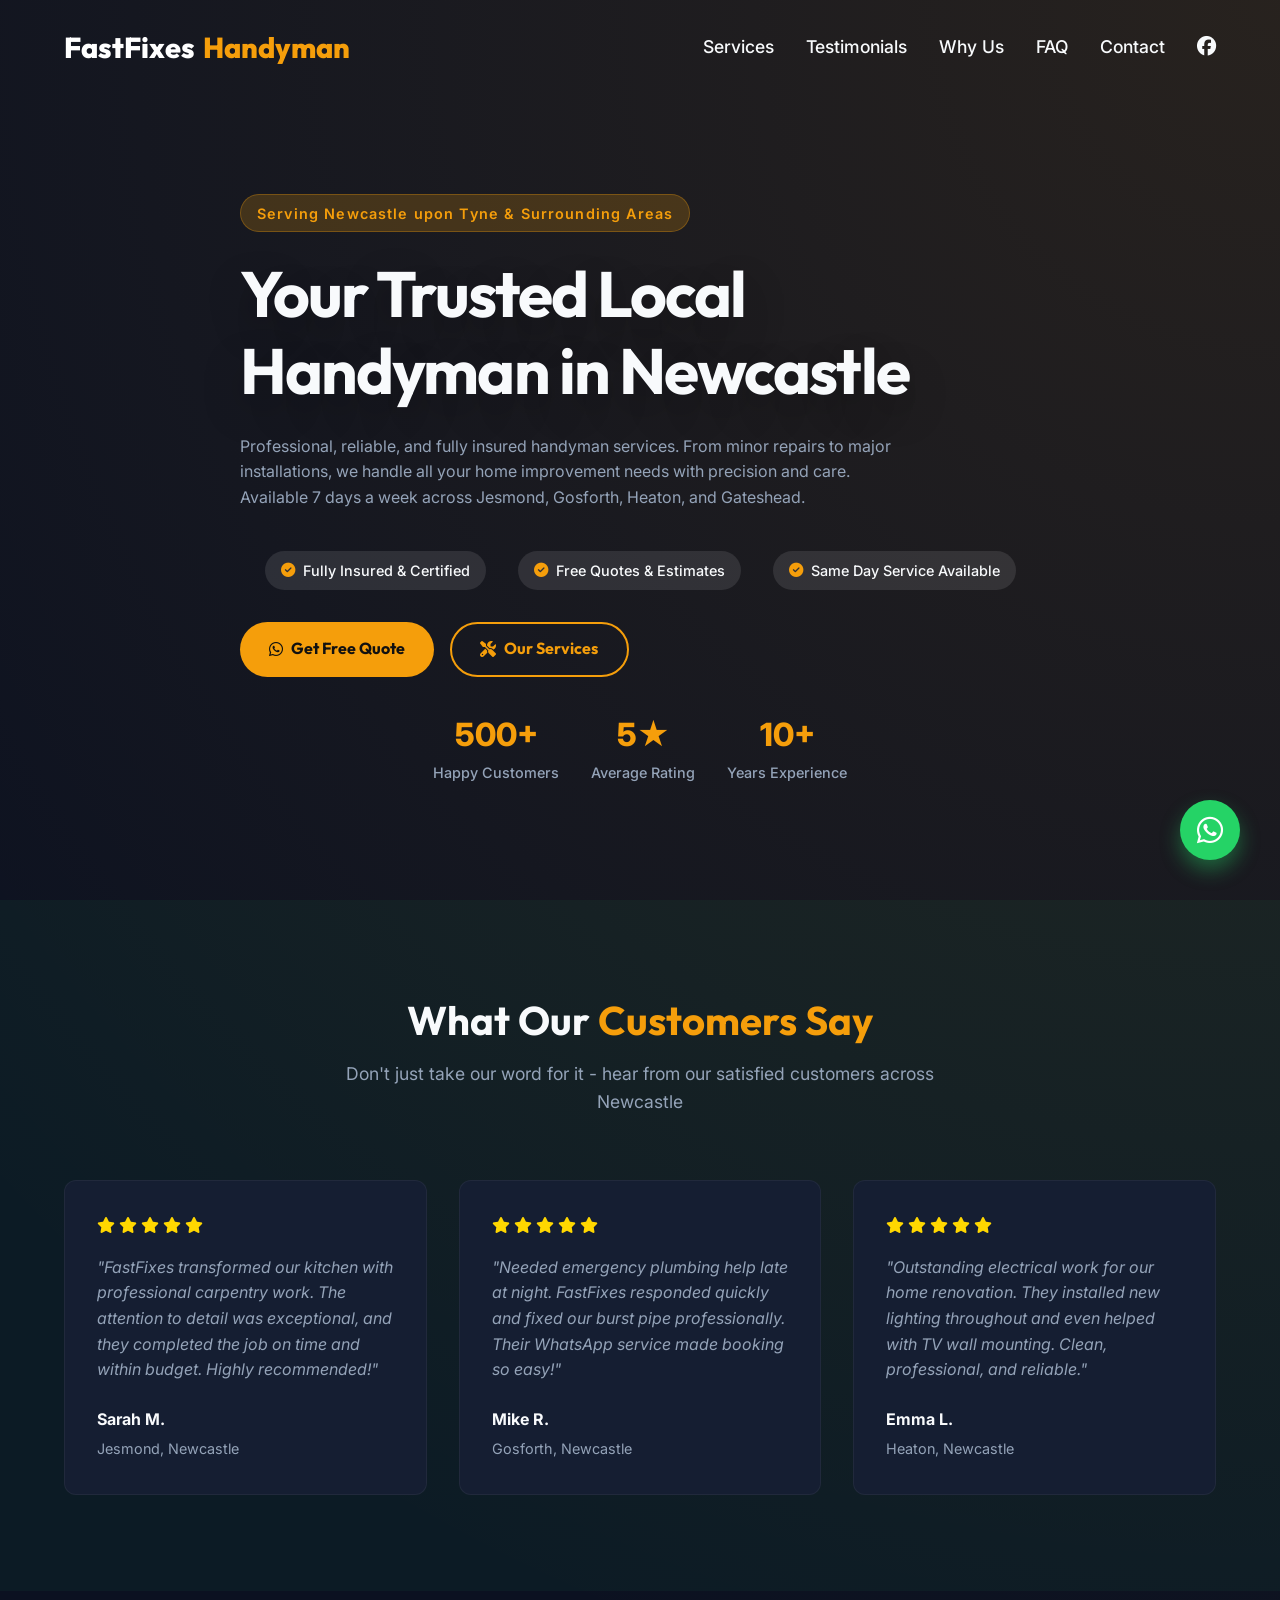
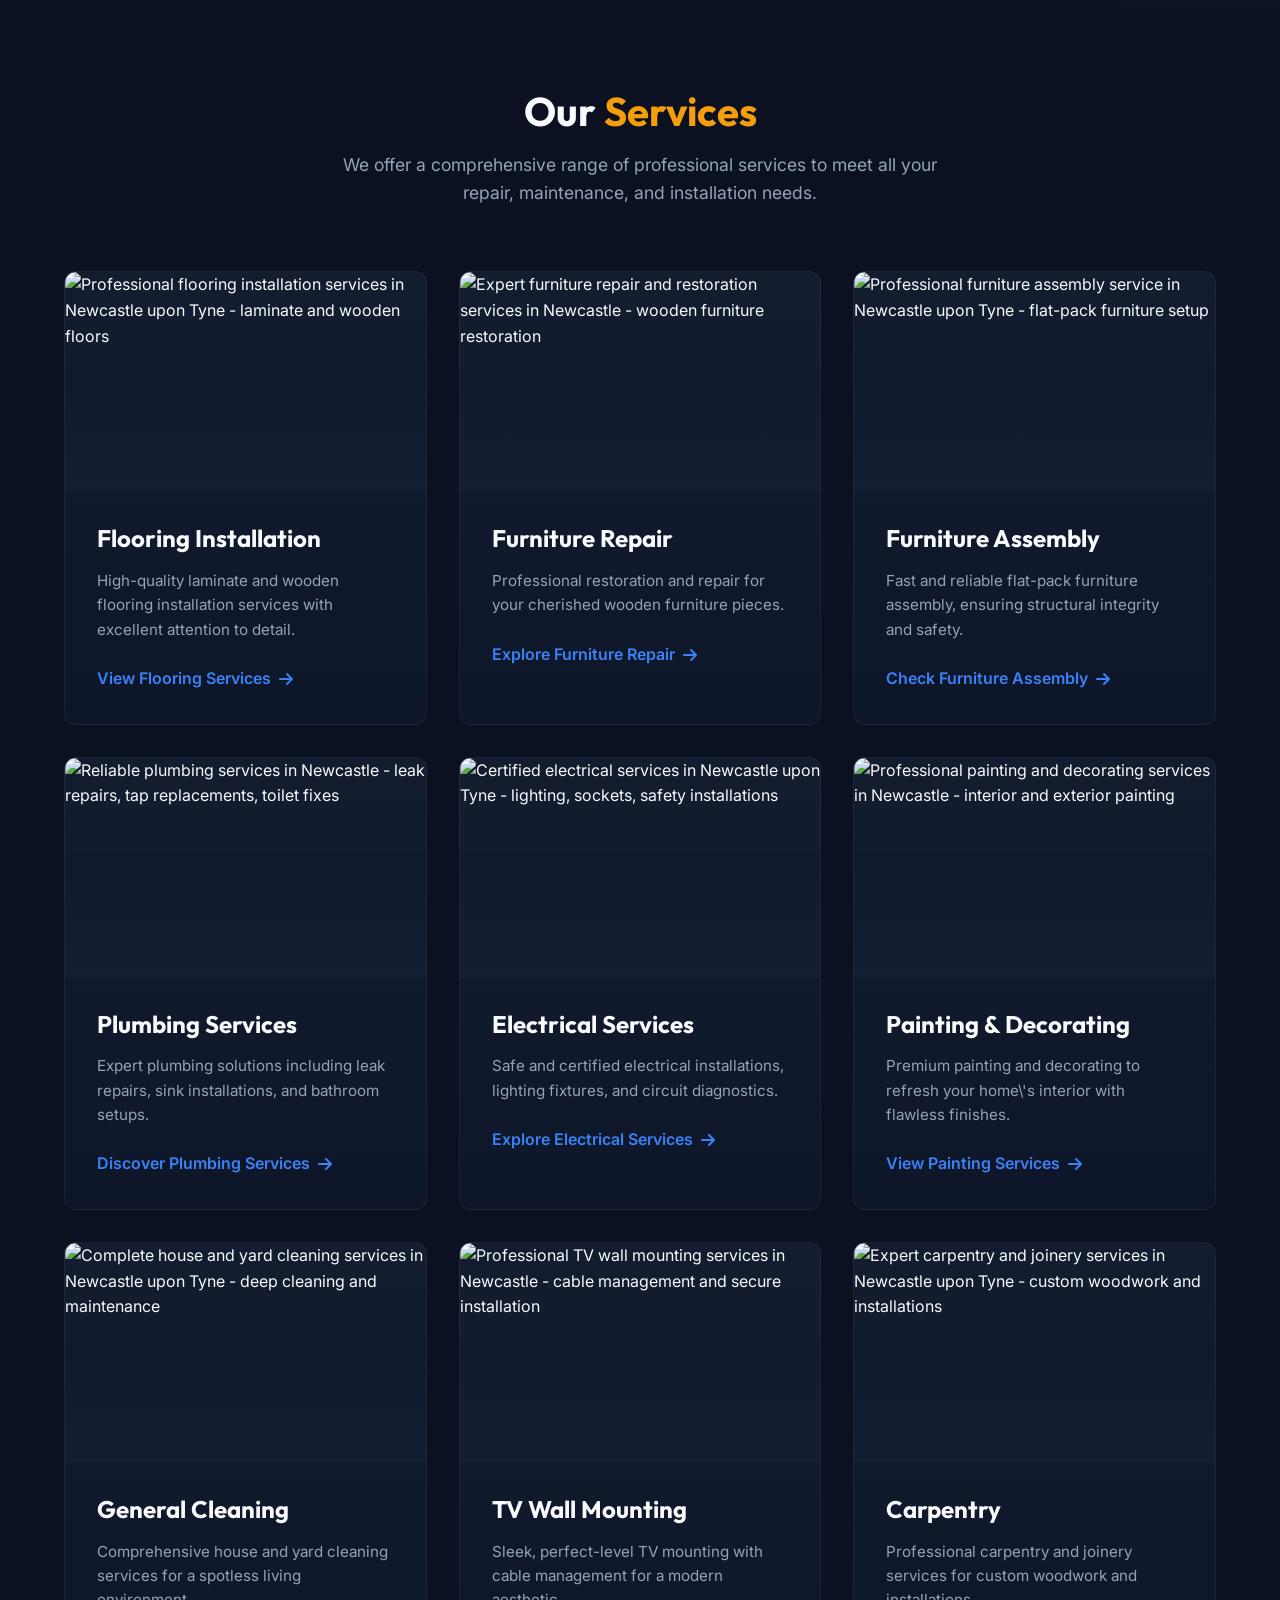
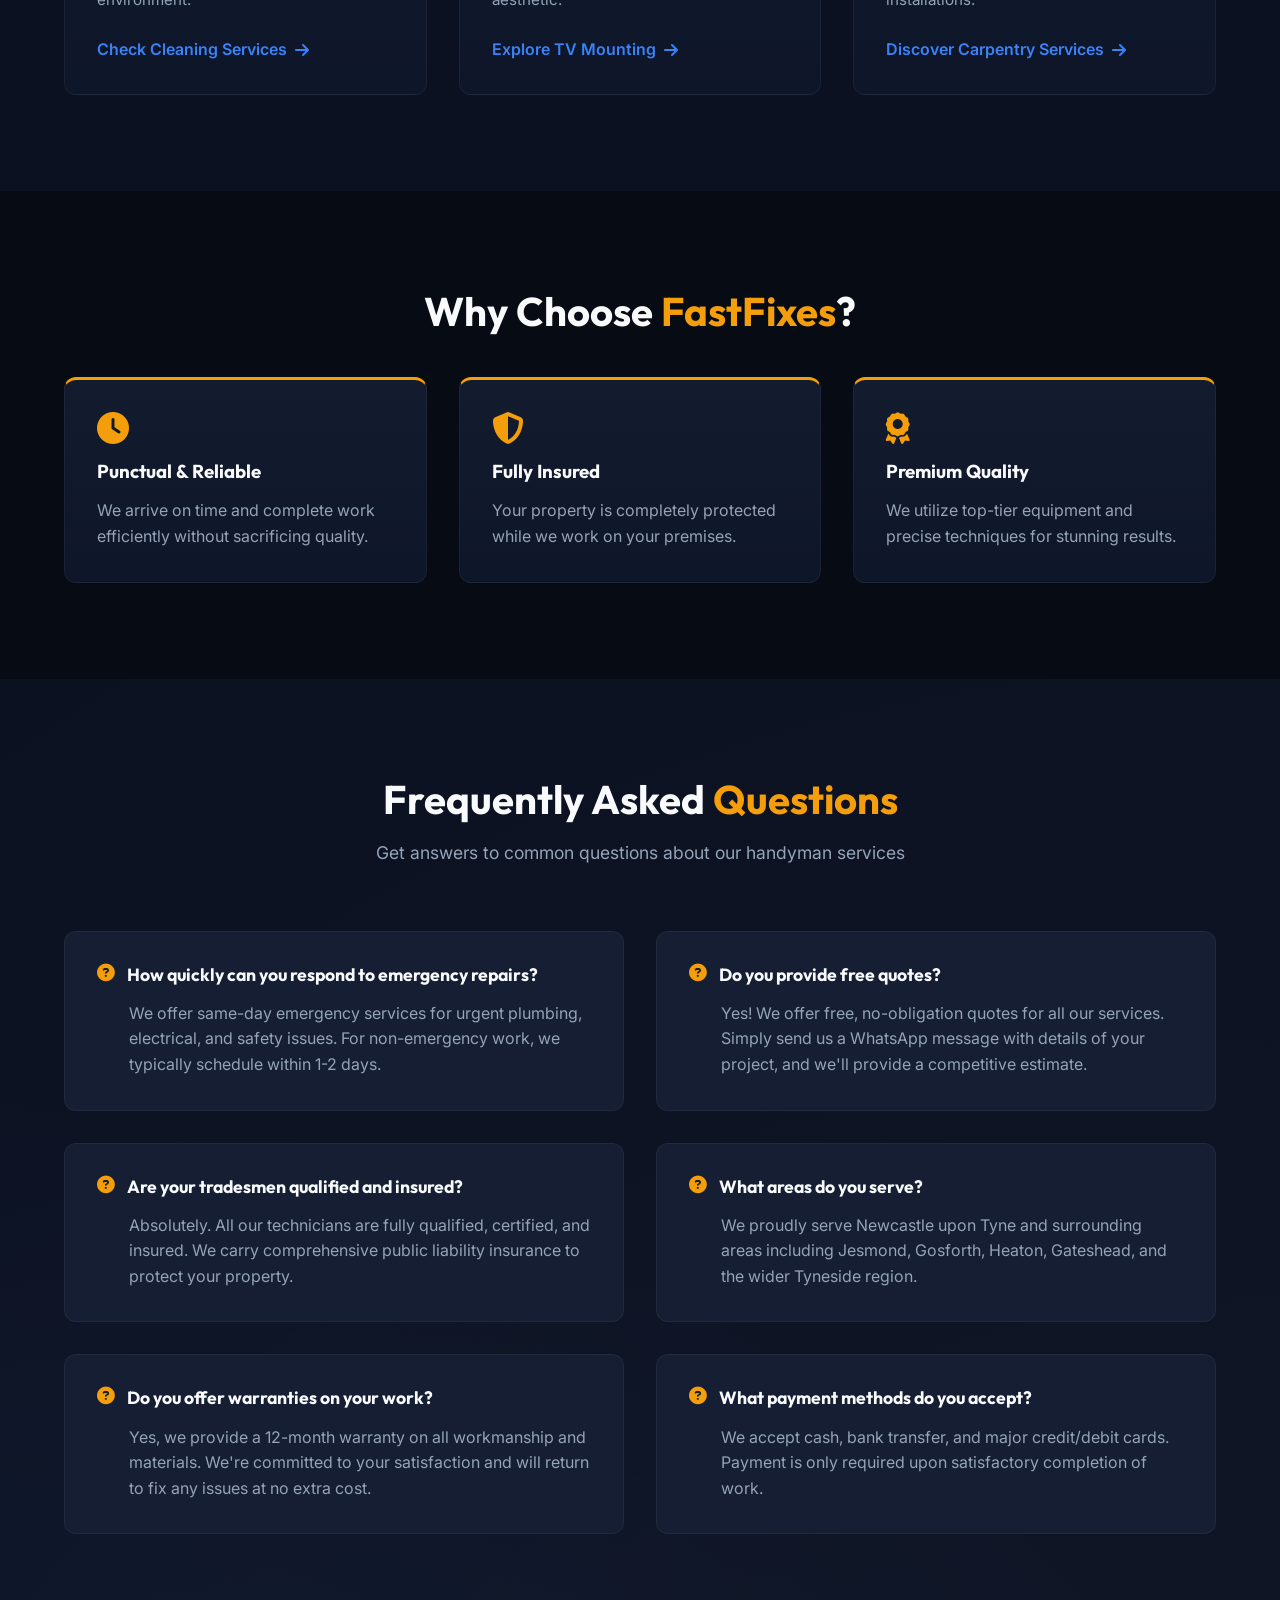
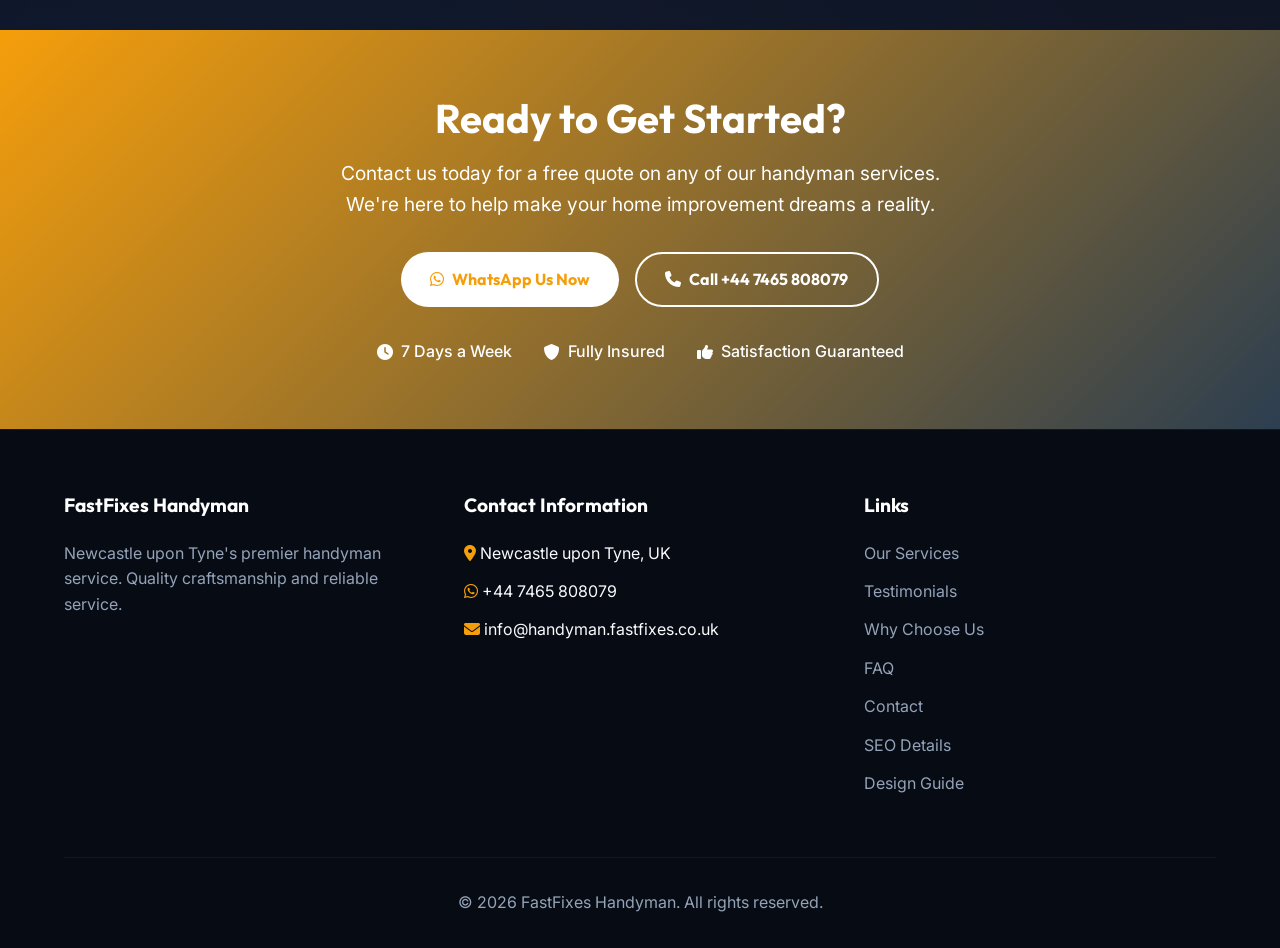
==== index.html @ 3e8a2a98 "Add files via upload" ====
<!DOCTYPE html>
<html lang="en">
<head>
    <meta charset="UTF-8">
    <meta name="viewport" content="width=device-width, initial-scale=1.0">
    <title>FastFixes Handyman | Professional Services in Newcastle upon Tyne</title>
    <link rel="icon" href="assets/favicon.jpg" type="image/jpeg">
    <meta name="description" content="Top-rated professional handyman services in Newcastle upon Tyne. From flooring installation to plumbing, electrical work, TV wall mounting, and general cleaning. Book your expert handyman today!">
    <meta name="keywords" content="handyman newcastle upon tyne, plumber newcastle, electrician newcastle, flooring installation, furniture repair, TV wall mounting newcastle, carpentry newcastle">
    <meta name="author" content="FastFixes Handyman">
    <meta name="geo.region" content="GB-NNY">
    <meta name="geo.placename" content="Newcastle upon Tyne">
    <meta name="geo.position" content="54.9783;-1.6178">
    <meta name="ICBM" content="54.9783, -1.6178">
    
    <!-- Open Graph / Facebook -->
    <meta property="og:type" content="website">
    <meta property="og:url" content="https://handyman.fastfixes.co.uk/">
    <meta property="og:title" content="FastFixes Handyman | Professional Services in Newcastle upon Tyne">
    <meta property="og:description" content="Top-rated professional handyman services in Newcastle upon Tyne. From flooring installation to plumbing, electrical work, TV wall mounting, and general cleaning. Book your expert handyman today!">
    <meta property="og:image" content="https://handyman.fastfixes.co.uk/assets/hero_background_1777795016435.png">
    <meta property="og:image:alt" content="FastFixes Handyman - Professional home repair services in Newcastle">
    <meta property="og:locale" content="en_GB">
    <meta property="og:site_name" content="FastFixes Handyman">
    
    <!-- Twitter Card -->
    <meta name="twitter:card" content="summary_large_image">
    <meta name="twitter:url" content="https://handyman.fastfixes.co.uk/">
    <meta name="twitter:title" content="FastFixes Handyman | Professional Services in Newcastle upon Tyne">
    <meta name="twitter:description" content="Top-rated professional handyman services in Newcastle upon Tyne. From flooring installation to plumbing, electrical work, TV wall mounting, and general cleaning.">
    <meta name="twitter:image" content="https://handyman.fastfixes.co.uk/assets/hero_background_1777795016435.png">
    <meta name="twitter:image:alt" content="FastFixes Handyman - Professional home repair services in Newcastle">
    
    <!-- Canonical URL -->
    <link rel="canonical" href="https://handyman.fastfixes.co.uk/">
    
    <!-- Favicon and Icons -->
    <link rel="icon" href="assets/favicon.jpg" type="image/jpeg">
    <link rel="apple-touch-icon" href="assets/favicon.jpg">
    
    <!-- Preconnect for performance -->
    <link rel="preconnect" href="https://fonts.googleapis.com">
    <link rel="preconnect" href="https://cdnjs.cloudflare.com">
    
    <link rel="stylesheet" href="https://cdnjs.cloudflare.com/ajax/libs/font-awesome/6.4.0/css/all.min.css">
    <link rel="stylesheet" href="index.css">

    <!-- Schema.org Structured Data -->
    <script type="application/ld+json">
    {
        "@context": "https://schema.org",
        "@type": "LocalBusiness",
        "@id": "https://handyman.fastfixes.co.uk/#organization",
        "name": "FastFixes Handyman",
        "alternateName": "FastFixes",
        "url": "https://handyman.fastfixes.co.uk",
        "logo": "https://handyman.fastfixes.co.uk/assets/favicon.jpg",
        "description": "Top-rated professional handyman services in Newcastle upon Tyne. From flooring installation to plumbing, electrical work, TV wall mounting, and general cleaning.",
        "image": "https://handyman.fastfixes.co.uk/assets/hero_background_1777795016435.png",
        "telephone": "+44 7465 808079",
        "email": "info@handyman.fastfixes.co.uk",
        "address": {
            "@type": "PostalAddress",
            "addressLocality": "Newcastle upon Tyne",
            "addressRegion": "Tyne and Wear",
            "addressCountry": "GB"
        },
        "geo": {
            "@type": "GeoCoordinates",
            "latitude": "54.9783",
            "longitude": "-1.6178"
        },
        "areaServed": [
            {
                "@type": "City",
                "name": "Newcastle upon Tyne"
            },
            {
                "@type": "City",
                "name": "Jesmond"
            },
            {
                "@type": "City",
                "name": "Gosforth"
            },
            {
                "@type": "City",
                "name": "Gateshead"
            },
            {
                "@type": "City",
                "name": "Heaton"
            }
        ],
        "serviceType": "Handyman Services",
        "hasOfferCatalog": {
            "@type": "OfferCatalog",
            "name": "Handyman Services",
            "itemListElement": [
                {
                    "@type": "Offer",
                    "itemOffered": {
                        "@type": "Service",
                        "name": "Flooring Installation",
                        "description": "High-quality laminate and wooden flooring installation services",
                        "url": "https://handyman.fastfixes.co.uk/flooring-installation.html"
                    }
                },
                {
                    "@type": "Offer",
                    "itemOffered": {
                        "@type": "Service",
                        "name": "Furniture Repair",
                        "description": "Professional restoration and repair for wooden furniture pieces",
                        "url": "https://handyman.fastfixes.co.uk/furniture-repair.html"
                    }
                },
                {
                    "@type": "Offer",
                    "itemOffered": {
                        "@type": "Service",
                        "name": "Furniture Assembly",
                        "description": "Fast and reliable flat-pack furniture assembly",
                        "url": "https://handyman.fastfixes.co.uk/furniture-assembly.html"
                    }
                },
                {
                    "@type": "Offer",
                    "itemOffered": {
                        "@type": "Service",
                        "name": "Plumbing Services",
                        "description": "Professional plumbing repairs and installations",
                        "url": "https://handyman.fastfixes.co.uk/plumbing-services.html"
                    }
                },
                {
                    "@type": "Offer",
                    "itemOffered": {
                        "@type": "Service",
                        "name": "Electrical Services",
                        "description": "Safe and compliant electrical maintenance and installations",
                        "url": "https://handyman.fastfixes.co.uk/electrical-services.html"
                    }
                },
                {
                    "@type": "Offer",
                    "itemOffered": {
                        "@type": "Service",
                        "name": "Cleaning Services",
                        "description": "Professional home and office cleaning services",
                        "url": "https://handyman.fastfixes.co.uk/cleaning-services.html"
                    }
                },
                {
                    "@type": "Offer",
                    "itemOffered": {
                        "@type": "Service",
                        "name": "Painting & Decorating",
                        "description": "Premium painting and decorating services",
                        "url": "https://handyman.fastfixes.co.uk/painting-decorating.html"
                    }
                },
                {
                    "@type": "Offer",
                    "itemOffered": {
                        "@type": "Service",
                        "name": "TV Wall Mounting",
                        "description": "Professional TV wall mounting with cable management",
                        "url": "https://handyman.fastfixes.co.uk/tv-wall-mounting.html"
                    }
                },
                {
                    "@type": "Offer",
                    "itemOffered": {
                        "@type": "Service",
                        "name": "Carpentry & Joinery",
                        "description": "Professional carpentry and joinery services",
                        "url": "https://handyman.fastfixes.co.uk/carpentry-joinery.html"
                    }
                }
            ]
        },
        "contactPoint": {
            "@type": "ContactPoint",
            "telephone": "+44 7465 808079",
            "contactType": "customer service",
            "availableLanguage": "English",
            "contactOption": "WhatsApp"
        },
        "sameAs": [
            "https://facebook.com/"
        ],
        "foundingDate": "2026",
        "priceRange": "££",
        "paymentAccepted": "Cash, Bank Transfer",
        "currenciesAccepted": "GBP"
    }
    </script>
</head>
<body>

    <!-- Floating WhatsApp Button -->
    <a href="https://wa.me/447465808079" target="_blank" class="whatsapp-float" aria-label="Contact FastFixes on WhatsApp">
        <i class="fa-brands fa-whatsapp"></i>
    </a>

    <!-- Header / Nav -->
    <header>
        <div class="container nav-container">
            <a href="index.html" class="logo">FastFixes <span>Handyman</span></a>
            <ul class="nav-links">
                <li><a href="#services">Services</a></li>
                <li><a href="#testimonials">Testimonials</a></li>
                <li><a href="#why-us">Why Us</a></li>
                <li><a href="#faq">FAQ</a></li>
                <li><a href="#contact">Contact</a></li>
                <li><a href="https://facebook.com/" target="_blank" aria-label="Visit our Facebook page"><i class="fa-brands fa-facebook" style="font-size: 1.2rem;"></i></a></li>
            </ul>
            <div class="hamburger">
                <i class="fa-solid fa-bars"></i>
            </div>
        </div>
    </header>

    <!-- Hero Section -->
    <section class="hero" id="home">
        <div class="hero-bg" style="background-image: url('assets/hero_background_1777795016435.png')"></div>
        <div class="hero-gradient"></div>
        <div class="container">
            <div class="hero-content">
                <div class="hero-tag">Serving Newcastle upon Tyne & Surrounding Areas</div>
                <h1>Your Trusted Local Handyman in Newcastle</h1>
                <p>Professional, reliable, and fully insured handyman services. From minor repairs to major installations, we handle all your home improvement needs with precision and care. Available 7 days a week across Jesmond, Gosforth, Heaton, and Gateshead.</p>
                <div class="hero-features">
                    <div class="feature-item">
                        <i class="fa-solid fa-check-circle text-primary"></i>
                        <span>Fully Insured & Certified</span>
                    </div>
                    <div class="feature-item">
                        <i class="fa-solid fa-check-circle text-primary"></i>
                        <span>Free Quotes & Estimates</span>
                    </div>
                    <div class="feature-item">
                        <i class="fa-solid fa-check-circle text-primary"></i>
                        <span>Same Day Service Available</span>
                    </div>
                </div>
                <div class="hero-btns">
                    <a href="https://wa.me/447465808079" class="btn btn-primary" target="_blank">
                        <i class="fa-brands fa-whatsapp"></i> Get Free Quote
                    </a>
                    <a href="#services" class="btn btn-outline">
                        <i class="fa-solid fa-tools"></i> Our Services
                    </a>
                </div>
                <div class="hero-stats">
                    <div class="stat">
                        <strong>500+</strong>
                        <span>Happy Customers</span>
                    </div>
                    <div class="stat">
                        <strong>5★</strong>
                        <span>Average Rating</span>
                    </div>
                    <div class="stat">
                        <strong>10+</strong>
                        <span>Years Experience</span>
                    </div>
                </div>
            </div>
        </div>
    </section>
            </div>
        </div>
    </section>

    <!-- Testimonials Section -->
    <section class="section" id="testimonials" style="background: rgba(46, 204, 113, 0.05);">
        <div class="container">
            <h2 class="section-title">What Our <span class="text-primary">Customers Say</span></h2>
            <p class="section-subtitle">Don't just take our word for it - hear from our satisfied customers across Newcastle</p>

            <div class="testimonials-grid">
                <div class="testimonial-card">
                    <div class="testimonial-content">
                        <div class="stars">
                            <i class="fa-solid fa-star"></i>
                            <i class="fa-solid fa-star"></i>
                            <i class="fa-solid fa-star"></i>
                            <i class="fa-solid fa-star"></i>
                            <i class="fa-solid fa-star"></i>
                        </div>
                        <p>"FastFixes transformed our kitchen with professional carpentry work. The attention to detail was exceptional, and they completed the job on time and within budget. Highly recommended!"</p>
                        <div class="testimonial-author">
                            <strong>Sarah M.</strong>
                            <span>Jesmond, Newcastle</span>
                        </div>
                    </div>
                </div>

                <div class="testimonial-card">
                    <div class="testimonial-content">
                        <div class="stars">
                            <i class="fa-solid fa-star"></i>
                            <i class="fa-solid fa-star"></i>
                            <i class="fa-solid fa-star"></i>
                            <i class="fa-solid fa-star"></i>
                            <i class="fa-solid fa-star"></i>
                        </div>
                        <p>"Needed emergency plumbing help late at night. FastFixes responded quickly and fixed our burst pipe professionally. Their WhatsApp service made booking so easy!"</p>
                        <div class="testimonial-author">
                            <strong>Mike R.</strong>
                            <span>Gosforth, Newcastle</span>
                        </div>
                    </div>
                </div>

                <div class="testimonial-card">
                    <div class="testimonial-content">
                        <div class="stars">
                            <i class="fa-solid fa-star"></i>
                            <i class="fa-solid fa-star"></i>
                            <i class="fa-solid fa-star"></i>
                            <i class="fa-solid fa-star"></i>
                            <i class="fa-solid fa-star"></i>
                        </div>
                        <p>"Outstanding electrical work for our home renovation. They installed new lighting throughout and even helped with TV wall mounting. Clean, professional, and reliable."</p>
                        <div class="testimonial-author">
                            <strong>Emma L.</strong>
                            <span>Heaton, Newcastle</span>
                        </div>
                    </div>
                </div>
            </div>
        </div>
    </section>

    <!-- Services Section -->
    <section class="section" id="services">
        <div class="container">
            <h2 class="section-title">Our <span class="text-primary">Services</span></h2>
            <p class="section-subtitle">We offer a comprehensive range of professional services to meet all your repair, maintenance, and installation needs.</p>
            
            <div class="services-grid">
                <!-- Service 1 -->
                <div class="service-card">
                    <div class="service-img-wrapper">
                        <img src="assets/flooring_installation_1777795055012.png" alt="Professional flooring installation services in Newcastle upon Tyne - laminate and wooden floors">
                    </div>
                    <div class="service-content">
                        <h3>Flooring Installation</h3>
                        <p>High-quality laminate and wooden flooring installation services with excellent attention to detail.</p>
                        <a href="flooring-installation.html" class="service-link" aria-label="Learn more about Flooring Installation">View Flooring Services <i class="fa-solid fa-arrow-right" aria-hidden="true"></i></a>
                    </div>
                </div>

                <!-- Service 2 -->
                <div class="service-card">
                    <div class="service-img-wrapper">
                        <img src="assets/furniture_repair_1777795394122.png" alt="Expert furniture repair and restoration services in Newcastle - wooden furniture restoration">
                    </div>
                    <div class="service-content">
                        <h3>Furniture Repair</h3>
                        <p>Professional restoration and repair for your cherished wooden furniture pieces.</p>
                        <a href="furniture-repair.html" class="service-link" aria-label="Learn more about Furniture Repair">Explore Furniture Repair <i class="fa-solid fa-arrow-right" aria-hidden="true"></i></a>
                    </div>
                </div>

                <!-- Service 3 -->
                <div class="service-card">
                    <div class="service-img-wrapper">
                        <img src="assets/furniture_assembly_1777795616665.png" alt="Professional furniture assembly service in Newcastle upon Tyne - flat-pack furniture setup">
                    </div>
                    <div class="service-content">
                        <h3>Furniture Assembly</h3>
                        <p>Fast and reliable flat-pack furniture assembly, ensuring structural integrity and safety.</p>
                        <a href="furniture-assembly.html" class="service-link" aria-label="Learn more about Furniture Assembly">Check Furniture Assembly <i class="fa-solid fa-arrow-right" aria-hidden="true"></i></a>
                    </div>
                </div>

                <!-- Service 4 -->
                <div class="service-card">
                    <div class="service-img-wrapper">
                        <img src="assets/plumbing_services_1777795640024.png" alt="Reliable plumbing services in Newcastle - leak repairs, tap replacements, toilet fixes">
                    </div>
                    <div class="service-content">
                        <h3>Plumbing Services</h3>
                        <p>Expert plumbing solutions including leak repairs, sink installations, and bathroom setups.</p>
                        <a href="plumbing-services.html" class="service-link" aria-label="Learn more about Plumbing Services">Discover Plumbing Services <i class="fa-solid fa-arrow-right" aria-hidden="true"></i></a>
                    </div>
                </div>

                <!-- Service 5 -->
                <div class="service-card">
                    <div class="service-img-wrapper">
                        <img src="assets/electrical_services_1777795753782.png" alt="Certified electrical services in Newcastle upon Tyne - lighting, sockets, safety installations">
                    </div>
                    <div class="service-content">
                        <h3>Electrical Services</h3>
                        <p>Safe and certified electrical installations, lighting fixtures, and circuit diagnostics.</p>
                        <a href="electrical-services.html" class="service-link" aria-label="Learn more about Electrical Services">Explore Electrical Services <i class="fa-solid fa-arrow-right" aria-hidden="true"></i></a>
                    </div>
                </div>

                <!-- Service 6 -->
                <div class="service-card">
                    <div class="service-img-wrapper">
                        <img src="assets/painting_decorating.jpg" alt="Professional painting and decorating services in Newcastle - interior and exterior painting">
                    </div>
                    <div class="service-content">
                        <h3>Painting & Decorating</h3>
                        <p>Premium painting and decorating to refresh your home\'s interior with flawless finishes.</p>
                        <a href="painting-decorating.html" class="service-link" aria-label="Learn more about Painting and Decorating">View Painting Services <i class="fa-solid fa-arrow-right" aria-hidden="true"></i></a>
                    </div>
                </div>

                <!-- Service 7 -->
                <div class="service-card">
                    <div class="service-img-wrapper">
                        <img src="assets/cleaning_services.jpg" alt="Complete house and yard cleaning services in Newcastle upon Tyne - deep cleaning and maintenance">
                    </div>
                    <div class="service-content">
                        <h3>General Cleaning</h3>
                        <p>Comprehensive house and yard cleaning services for a spotless living environment.</p>
                        <a href="cleaning-services.html" class="service-link" aria-label="Learn more about General Cleaning">Check Cleaning Services <i class="fa-solid fa-arrow-right" aria-hidden="true"></i></a>
                    </div>
                </div>

                <!-- Service 8 -->
                <div class="service-card">
                    <div class="service-img-wrapper">
                        <img src="assets/tv_wall_mounting.jpg" alt="Professional TV wall mounting services in Newcastle - cable management and secure installation">
                    </div>
                    <div class="service-content">
                        <h3>TV Wall Mounting</h3>
                        <p>Sleek, perfect-level TV mounting with cable management for a modern aesthetic.</p>
                        <a href="tv-wall-mounting.html" class="service-link" aria-label="Learn more about TV Wall Mounting">Explore TV Mounting <i class="fa-solid fa-arrow-right" aria-hidden="true"></i></a>
                    </div>
                </div>

                <!-- Service 9 -->
                <div class="service-card">
                    <div class="service-img-wrapper">
                        <img src="assets/carpentry_joinery.jpg" alt="Expert carpentry and joinery services in Newcastle upon Tyne - custom woodwork and installations">
                    </div>
                    <div class="service-content">
                        <h3>Carpentry</h3>
                        <p>Professional carpentry and joinery services for custom woodwork and installations.</p>
                        <a href="carpentry-joinery.html" class="service-link" aria-label="Learn more about Carpentry">Discover Carpentry Services <i class="fa-solid fa-arrow-right" aria-hidden="true"></i></a>
                    </div>
                </div>

            </div>
        </div>
    </section>

    <!-- Why Us Section -->
    <section class="section" id="why-us" style="background:#070B14;">
        <div class="container text-center">
            <h2 class="section-title">Why Choose <span class="text-primary">FastFixes</span>?</h2>
            <br>
            <div class="services-grid" style="text-align:left;">
                <div class="service-card" style="padding: 2rem; border-top: 3px solid var(--primary);">
                    <i class="fa-solid fa-clock text-primary" style="font-size:2rem; margin-bottom:1rem;"></i>
                    <h3 style="margin-bottom:1rem;">Punctual & Reliable</h3>
                    <p style="color:var(--text-muted)">We arrive on time and complete work efficiently without sacrificing quality.</p>
                </div>
                <div class="service-card" style="padding: 2rem; border-top: 3px solid var(--primary);">
                    <i class="fa-solid fa-shield-halved text-primary" style="font-size:2rem; margin-bottom:1rem;"></i>
                    <h3 style="margin-bottom:1rem;">Fully Insured</h3>
                    <p style="color:var(--text-muted)">Your property is completely protected while we work on your premises.</p>
                </div>
                <div class="service-card" style="padding: 2rem; border-top: 3px solid var(--primary);">
                    <i class="fa-solid fa-award text-primary" style="font-size:2rem; margin-bottom:1rem;"></i>
                    <h3 style="margin-bottom:1rem;">Premium Quality</h3>
                    <p style="color:var(--text-muted)">We utilize top-tier equipment and precise techniques for stunning results.</p>
                </div>
            </div>
        </div>
    </section>

    <!-- FAQ Section -->
    <section class="section" id="faq">
        <div class="container">
            <h2 class="section-title">Frequently Asked <span class="text-primary">Questions</span></h2>
            <p class="section-subtitle">Get answers to common questions about our handyman services</p>

            <div class="faq-grid">
                <div class="faq-item">
                    <h3><i class="fa-solid fa-question-circle text-primary"></i> How quickly can you respond to emergency repairs?</h3>
                    <p>We offer same-day emergency services for urgent plumbing, electrical, and safety issues. For non-emergency work, we typically schedule within 1-2 days.</p>
                </div>

                <div class="faq-item">
                    <h3><i class="fa-solid fa-question-circle text-primary"></i> Do you provide free quotes?</h3>
                    <p>Yes! We offer free, no-obligation quotes for all our services. Simply send us a WhatsApp message with details of your project, and we'll provide a competitive estimate.</p>
                </div>

                <div class="faq-item">
                    <h3><i class="fa-solid fa-question-circle text-primary"></i> Are your tradesmen qualified and insured?</h3>
                    <p>Absolutely. All our technicians are fully qualified, certified, and insured. We carry comprehensive public liability insurance to protect your property.</p>
                </div>

                <div class="faq-item">
                    <h3><i class="fa-solid fa-question-circle text-primary"></i> What areas do you serve?</h3>
                    <p>We proudly serve Newcastle upon Tyne and surrounding areas including Jesmond, Gosforth, Heaton, Gateshead, and the wider Tyneside region.</p>
                </div>

                <div class="faq-item">
                    <h3><i class="fa-solid fa-question-circle text-primary"></i> Do you offer warranties on your work?</h3>
                    <p>Yes, we provide a 12-month warranty on all workmanship and materials. We're committed to your satisfaction and will return to fix any issues at no extra cost.</p>
                </div>

                <div class="faq-item">
                    <h3><i class="fa-solid fa-question-circle text-primary"></i> What payment methods do you accept?</h3>
                    <p>We accept cash, bank transfer, and major credit/debit cards. Payment is only required upon satisfactory completion of work.</p>
                </div>
            </div>
        </div>
    </section>

    <!-- Call to Action Section -->
    <section class="section cta-section" style="background: linear-gradient(135deg, var(--primary), #2c3e50); color: white;">
        <div class="container text-center">
            <h2>Ready to Get Started?</h2>
            <p>Contact us today for a free quote on any of our handyman services. We're here to help make your home improvement dreams a reality.</p>
            <div class="cta-buttons">
                <a href="https://wa.me/447465808079" class="btn" style="background: white; color: var(--primary);" target="_blank">
                    <i class="fa-brands fa-whatsapp"></i> WhatsApp Us Now
                </a>
                <a href="tel:+447465808079" class="btn btn-outline" style="border-color: white; color: white;">
                    <i class="fa-solid fa-phone"></i> Call +44 7465 808079
                </a>
            </div>
            <div class="cta-features">
                <span><i class="fa-solid fa-clock"></i> 7 Days a Week</span>
                <span><i class="fa-solid fa-shield"></i> Fully Insured</span>
                <span><i class="fa-solid fa-thumbs-up"></i> Satisfaction Guaranteed</span>
            </div>
        </div>
    </section>

    <!-- Footer -->
    <footer id="contact">
        <div class="container">
            <div class="footer-grid">
                <div class="footer-col">
                    <h4>FastFixes Handyman</h4>
                    <p>Newcastle upon Tyne's premier handyman service. Quality craftsmanship and reliable service.</p>
                </div>
                <div class="footer-col">
                    <h4>Contact Information</h4>
                    <ul>
                        <li><i class="fa-solid fa-location-dot text-primary"></i> Newcastle upon Tyne, UK</li>
                        <li><i class="fa-brands fa-whatsapp text-primary"></i> +44 7465 808079</li>
                        <li><i class="fa-solid fa-envelope text-primary"></i> info@handyman.fastfixes.co.uk</li>
                    </ul>
                </div>
                <div class="footer-col">
                    <h4>Links</h4>
                    <ul>
                        <li><a href="#services">Our Services</a></li>
                        <li><a href="#testimonials">Testimonials</a></li>
                        <li><a href="#why-us">Why Choose Us</a></li>
                        <li><a href="#faq">FAQ</a></li>
                        <li><a href="#contact">Contact</a></li>
                        <li><a href="seo-details.html">SEO Details</a></li>
                        <li><a href="design-recommendations.html">Design Guide</a></li>
                    </ul>
                </div>
            </div>
            <div class="footer-bottom">
                <p>&copy; 2026 FastFixes Handyman. All rights reserved.</p>
            </div>
        </div>
    </footer>

    <script src="main.js"></script>
</body>
</html>
---- index.css ----
@import url('https://fonts.googleapis.com/css2?family=Outfit:wght@300;400;500;600;700;800&family=Inter:wght@400;500;600&display=swap');

:root {
  --bg-color: #0B1121;
  --bg-card: #151E32;
  --bg-card-hover: #1E293B;
  --text-main: #F8FAFC;
  --text-muted: #94A3B8;
  --primary: #F59E0B; /* Vibrant amber/gold */
  --primary-hover: #D97706;
  --accent: #3B82F6; /* Blue contrast */
  --accent-secondary: #10B981; /* Emerald green */
  --accent-warm: #F97316; /* Warm orange */
  --transition: all 0.3s cubic-bezier(0.4, 0, 0.2, 1);
  --radius: 12px;
  --shadow: 0 24px 48px rgba(0, 0, 0, 0.32);
  --bg-gradient: radial-gradient(circle at top right, rgba(245, 158, 11, 0.12), transparent 30%), radial-gradient(circle at bottom left, rgba(59, 130, 246, 0.1), transparent 25%);
  --space-xs: 0.5rem;
  --space-sm: 1rem;
  --space-md: 2rem;
  --space-lg: 3rem;
}

* {
  margin: 0;
  padding: 0;
  box-sizing: border-box;
}

html {
  scroll-behavior: smooth;
  font-family: 'Inter', sans-serif;
  background-color: var(--bg-color);
  color: var(--text-main);
  line-height: 1.6;
}

h1, h2, h3, h4, h5, h6 {
  font-family: 'Outfit', sans-serif;
  font-weight: 700;
  line-height: 1.2;
}

a {
  text-decoration: none;
  color: inherit;
  transition: var(--transition);
}

img {
  max-width: 100%;
  height: auto;
  display: block;
}

/* Typography & Utilities */
.text-primary { color: var(--primary); }
.text-center { text-align: center; }
.section-title {
  font-size: 2.5rem;
  margin-bottom: 1rem;
  text-align: center;
}
.section-subtitle {
  text-align: center;
  color: var(--text-muted);
  max-width: 600px;
  margin: 0 auto 4rem auto;
  font-size: 1.1rem;
}

.container {
  max-width: 1200px;
  margin: 0 auto;
  padding: 0 1.5rem;
}

.section {
  padding: 6rem 0;
}

/* Design recommendation helpers */
.design-recommendations {
  display: grid;
  gap: 3rem;
}
.design-section {
  background: linear-gradient(180deg, rgba(21, 30, 50, 0.95), rgba(15, 23, 42, 0.95));
  border: 1px solid rgba(245, 158, 11, 0.12);
  border-radius: var(--radius);
  padding: 2.5rem;
  box-shadow: 0 20px 40px rgba(0, 0, 0, 0.25);
}
.design-section h2 {
  font-size: 2rem;
  margin-bottom: 1.5rem;
}
.rec-grid {
  display: grid;
  grid-template-columns: repeat(auto-fit, minmax(240px, 1fr));
  gap: 1.5rem;
}
.rec-item {
  background: rgba(255, 255, 255, 0.03);
  border-radius: 1rem;
  border: 1px solid rgba(255, 255, 255, 0.08);
  padding: 1.5rem;
}
.rec-item h4 {
  margin-bottom: 0.85rem;
}
.rec-item code {
  display: block;
  margin-top: 0.75rem;
  padding: 1rem;
  border-radius: 0.75rem;
  background: rgba(15, 23, 42, 0.8);
  color: var(--text-main);
  font-size: 0.95rem;
  overflow-x: auto;
}
.priority-section {
  border-color: rgba(59, 130, 246, 0.2);
}

/* Header & Nav */
header {
  position: fixed;
  top: 0;
  left: 0;
  width: 100%;
  padding: 1.5rem 0;
  z-index: 1000;
  transition: var(--transition);
  background: transparent;
}
header.scrolled {
  background: rgba(11, 17, 33, 0.9);
  backdrop-filter: blur(12px);
  padding: 1rem 0;
  box-shadow: 0 4px 30px rgba(0, 0, 0, 0.5);
}

.nav-container {
  display: flex;
  justify-content: space-between;
  align-items: center;
}

.logo {
  font-family: 'Outfit', sans-serif;
  font-size: 1.8rem;
  font-weight: 800;
  color: #fff;
  display: flex;
  align-items: center;
  gap: 0.5rem;
}
.logo span {
  color: var(--primary);
}

.nav-links {
  display: flex;
  gap: 2rem;
  list-style: none;
}
.nav-links a {
  font-weight: 500;
  font-size: 1.1rem;
  position: relative;
}
.nav-links a::after {
  content: '';
  position: absolute;
  bottom: -4px;
  left: 0;
  width: 0%;
  height: 2px;
  background-color: var(--primary);
  transition: var(--transition);
}
.nav-links a:hover::after {
  width: 100%;
}

.btn {
  display: inline-flex;
  align-items: center;
  gap: 0.5rem;
  background-color: var(--primary);
  color: #111;
  padding: 0.8rem 1.8rem;
  border-radius: 50px;
  font-weight: 700;
  font-family: 'Outfit', sans-serif;
  transition: var(--transition);
  cursor: pointer;
  border: none;
}
.btn:hover {
  background-color: var(--primary-hover);
  transform: translateY(-2px);
  box-shadow: 0 10px 20px rgba(245, 158, 11, 0.3);
}

.btn-outline {
  background-color: transparent;
  border: 2px solid var(--primary);
  color: var(--primary);
}
.btn-outline:hover {
  background-color: var(--primary);
  color: #111;
}

/* Mobile Menu */
.hamburger {
  display: none;
  cursor: pointer;
  font-size: 1.5rem;
  color: var(--primary);
}

/* Hero Section */
.hero {
  height: 100vh;
  min-height: 600px;
  display: flex;
  align-items: center;
  position: relative;
  overflow: hidden;
  padding-top: 80px;
}
.hero-bg {
  position: absolute;
  top: 0;
  left: 0;
  width: 100%;
  height: 100%;
  background-size: cover;
  background-position: center;
  z-index: -2;
  filter: brightness(0.4);
}
.hero-gradient {
  position: absolute;
  top: 0;
  left: 0;
  width: 100%;
  height: 100%;
  background: linear-gradient(135deg, rgba(11,17,33,1) 0%, rgba(11,17,33,0.3) 100%);
  z-index: -1;
}

.hero-content {
  max-width: 800px;
}
.hero-tag {
  display: inline-block;
  padding: 0.4rem 1rem;
  background: rgba(245, 158, 11, 0.2);
  color: var(--primary);
  border-radius: 50px;
  font-size: 0.9rem;
  font-weight: 600;
  margin-bottom: 1.5rem;
  border: 1px solid rgba(245, 158, 11, 0.3);
}
.hero h1 {
  font-size: 4rem;
  margin-bottom: 1.5rem;
}
.hero p {
  font-size: 1.2rem;
  color: var(--text-muted);
  margin-bottom: 2.5rem;
  max-width: 600px;
}

.hero-btns {
  display: flex;
  gap: 1rem;
}

/* Services Grid */
.services-grid {
  display: grid;
  grid-template-columns: repeat(auto-fit, minmax(320px, 1fr));
  gap: 2rem;
}

.service-card {
  background: var(--bg-card);
  border-radius: var(--radius);
  overflow: hidden;
  transition: var(--transition);
  border: 1px solid rgba(255, 255, 255, 0.05);
  position: relative;
  top: 0;
}
.service-card:hover {
  transform: translateY(-10px);
  box-shadow: 0 20px 40px rgba(0, 0, 0, 0.4);
  background: var(--bg-card-hover);
  border-color: rgba(245, 158, 11, 0.3);
}

.service-img-wrapper {
  height: 220px;
  overflow: hidden;
  position: relative;
}

/* Use abstract gradients for services without images */
.service-img-wrapper.abstract-1 { background: linear-gradient(135deg, #FF9A9E 0%, #FECFEF 99%, #FECFEF 100%); }
.service-img-wrapper.abstract-2 { background: linear-gradient(120deg, #84fab0 0%, #8fd3f4 100%); }
.service-img-wrapper.abstract-3 { background: linear-gradient(120deg, #e0c3fc 0%, #8ec5fc 100%); }
.service-img-wrapper.abstract-4 { background: linear-gradient(120deg, #fccb90 0%, #d57eeb 100%); }
.service-img-wrapper.abstract-5 { background: linear-gradient(120deg, #f093fb 0%, #f5576c 100%); }
.service-img-wrapper.abstract-6 { background: linear-gradient(120deg, #4facfe 0%, #00f2fe 100%); }
.service-img-wrapper.abstract-7 { background: linear-gradient(120deg, #43e97b 0%, #38f9d7 100%); }

.service-img-wrapper img {
  width: 100%;
  height: 100%;
  object-fit: cover;
  transition: transform 0.6s ease;
}
.service-card:hover .service-img-wrapper img {
  transform: scale(1.1);
}
.service-img-wrapper::after {
  content: '';
  position: absolute;
  bottom: 0;
  left: 0;
  width: 100%;
  height: 50%;
  background: linear-gradient(to top, var(--bg-card), transparent);
}

.service-content {
  padding: 2rem;
}
.service-content h3 {
  font-size: 1.5rem;
  margin-bottom: 1rem;
}
.service-content p {
  color: var(--text-muted);
  margin-bottom: 1.5rem;
  font-size: 0.95rem;
}
.service-link {
  color: var(--primary);
  font-weight: 600;
  display: inline-flex;
  align-items: center;
  gap: 0.5rem;
}
.service-link:hover {
  color: var(--primary-hover);
  gap: 0.8rem;
}

/* Floating WhatsApp Button */
.whatsapp-float {
  position: fixed;
  width: 60px;
  height: 60px;
  bottom: 40px;
  right: 40px;
  background-color: #25d366;
  color: #FFF;
  border-radius: 50px;
  text-align: center;
  font-size: 30px;
  box-shadow: 0 10px 20px rgba(37, 211, 102, 0.4);
  z-index: 100;
  display: flex;
  align-items: center;
  justify-content: center;
  transition: all 0.3s ease;
  text-decoration: none;
}
.whatsapp-float:hover {
  transform: translateY(-5px) scale(1.05);
  box-shadow: 0 15px 25px rgba(37, 211, 102, 0.5);
}

/* Service Detail Pages */
.service-hero {
  padding: 150px 0 80px 0;
  background: linear-gradient(135deg, #0f172a 0%, #1e293b 100%);
  text-align: center;
  border-bottom: 1px solid rgba(255,255,255,0.05);
}
.service-hero h1 {
  font-size: 3.5rem;
  margin-bottom: 1rem;
}
.service-hero p {
  font-size: 1.2rem;
  color: var(--text-muted);
  max-width: 700px;
  margin: 0 auto;
}

.service-details {
  display: grid;
  grid-template-columns: 2fr 1fr;
  gap: 4rem;
}
.service-desc h2 {
  font-size: 2rem;
  margin-bottom: 1.5rem;
  color: var(--primary);
}
.service-desc p {
  color: var(--text-muted);
  margin-bottom: 1.5rem;
  font-size: 1.1rem;
}
.service-desc ul {
  list-style: none;
  margin-bottom: 2rem;
}
.service-desc ul li {
  margin-bottom: 1rem;
  color: var(--text-main);
  display: flex;
  align-items: center;
  gap: 1rem;
}
.service-desc ul li i {
  color: var(--primary);
}

.service-sidebar {
  background: var(--bg-card);
  padding: 2.5rem;
  border-radius: var(--radius);
  border: 1px solid rgba(255,255,255,0.05);
  position: sticky;
  top: 100px;
}
.service-sidebar h3 {
  margin-bottom: 1.5rem;
  font-size: 1.5rem;
}
.service-sidebar p {
  color: var(--text-muted);
  margin-bottom: 2rem;
}

/* Footer */
footer {
  background-color: #070B14;
  padding: 4rem 0 2rem 0;
  border-top: 1px solid rgba(255,255,255,0.05);
}
.footer-grid {
  display: grid;
  grid-template-columns: repeat(auto-fit, minmax(250px, 1fr));
  gap: 3rem;
  margin-bottom: 3rem;
}
.footer-col h4 {
  font-size: 1.2rem;
  margin-bottom: 1.5rem;
  color: #fff;
}
.footer-col p {
  color: var(--text-muted);
  margin-bottom: 1rem;
}
.footer-col ul {
  list-style: none;
}
.footer-col ul li {
  margin-bottom: 0.8rem;
}
.footer-col ul li a {
  color: var(--text-muted);
}
.footer-col ul li a:hover {
  color: var(--primary);
}
.footer-bottom {
  text-align: center;
  padding-top: 2rem;
  border-top: 1px solid rgba(255,255,255,0.05);
  color: var(--text-muted);
}

/* Responsive */
@media (max-width: 900px) {
  .hero h1 { font-size: 3rem; }
  .service-details { grid-template-columns: 1fr; }
}

@media (max-width: 768px) {
  .nav-links {
    position: fixed;
    top: 0;
    right: -100%;
    width: 250px;
    height: 100vh;
    background: var(--bg-card);
    flex-direction: column;
    padding: 80px 2rem;
    box-shadow: -5px 0 20px rgba(0,0,0,0.5);
    transition: right 0.3s ease;
  }
  .nav-links.active {
    right: 0;
  }
  .hamburger {
    display: block;
    z-index: 1001;
  }
  .hero-btns {
    flex-direction: column;
  }
  .hero h1 { font-size: 2.5rem; }
}

/* Enhanced Hero Section */
.hero-features {
  display: flex;
  gap: 2rem;
  justify-content: center;
  margin: 2rem 0;
  flex-wrap: wrap;
}

.feature-item {
  display: flex;
  align-items: center;
  gap: 0.5rem;
  background: rgba(255, 255, 255, 0.1);
  padding: 0.5rem 1rem;
  border-radius: 25px;
  font-size: 0.9rem;
  font-weight: 500;
}

.hero-stats {
  display: flex;
  gap: 2rem;
  justify-content: center;
  margin-top: 2rem;
  flex-wrap: wrap;
}

.stat {
  text-align: center;
}

.stat strong {
  display: block;
  font-size: 2rem;
  color: var(--primary);
  font-weight: 800;
}

.stat span {
  font-size: 0.9rem;
  color: var(--text-muted);
  font-weight: 500;
}

/* Design and accessibility improvements */
body {
  background-image: var(--bg-gradient), radial-gradient(circle at bottom right, rgba(255, 255, 255, 0.03), transparent 40%);
  background-color: var(--bg-color);
}
.hero {
  min-height: 85vh;
}
.hero h1 {
  font-size: clamp(2.8rem, 5vw, 4.5rem);
  letter-spacing: -0.03em;
  text-shadow: 0 16px 40px rgba(0, 0, 0, 0.25);
}
.hero p {
  font-size: clamp(1rem, 1.25vw, 1.2rem);
  max-width: 680px;
}
.hero .hero-tag {
  letter-spacing: 0.08em;
}
.service-card {
  background: linear-gradient(180deg, rgba(21, 30, 50, 0.9), rgba(15, 23, 42, 0.95));
}
.service-card:hover {
  transform: translateY(-14px);
}
.service-link {
  color: var(--accent);
}
.service-link:hover {
  color: var(--accent-secondary);
}
.badge {
  display: inline-flex;
  align-items: center;
  gap: 0.4rem;
  padding: 0.45rem 0.85rem;
  border-radius: 999px;
  background: rgba(245, 158, 11, 0.15);
  color: var(--primary);
  font-weight: 700;
  font-size: 0.85rem;
}
.btn,
.nav-links a,
a {
  outline-offset: 4px;
}
a:focus-visible,
button:focus-visible,
input:focus-visible,
textarea:focus-visible {
  outline: 2px solid var(--primary);
  outline-offset: 3px;
}
@media (max-width: 900px) {
  .design-section {
    padding: 2rem;
  }
}
@media (max-width: 768px) {
  .hero h1 { font-size: 2.2rem; }
  .hero p { font-size: 1rem; }
  .service-card { border-radius: 1.25rem; }
  .design-section { padding: 1.5rem; }
}

/* Testimonials Section */
.testimonials-grid {
  display: grid;
  grid-template-columns: repeat(auto-fit, minmax(300px, 1fr));
  gap: 2rem;
  margin-top: 3rem;
}

.testimonial-card {
  background: var(--bg-card);
  padding: 2rem;
  border-radius: var(--radius);
  border: 1px solid rgba(255,255,255,0.05);
  transition: var(--transition);
}

.testimonial-card:hover {
  transform: translateY(-5px);
  box-shadow: 0 10px 30px rgba(0,0,0,0.3);
}

.testimonial-content .stars {
  color: #FFD700;
  margin-bottom: 1rem;
}

.testimonial-content p {
  color: var(--text-muted);
  font-style: italic;
  margin-bottom: 1.5rem;
  line-height: 1.6;
}

.testimonial-author strong {
  color: var(--text-main);
  display: block;
  margin-bottom: 0.25rem;
}

.testimonial-author span {
  color: var(--text-muted);
  font-size: 0.9rem;
}

/* FAQ Section */
.faq-grid {
  display: grid;
  grid-template-columns: repeat(auto-fit, minmax(400px, 1fr));
  gap: 2rem;
  margin-top: 3rem;
}

.faq-item {
  background: var(--bg-card);
  padding: 2rem;
  border-radius: var(--radius);
  border: 1px solid rgba(255,255,255,0.05);
}

.faq-item h3 {
  color: var(--text-main);
  margin-bottom: 1rem;
  font-size: 1.1rem;
  display: flex;
  align-items: flex-start;
  gap: 0.75rem;
}

.faq-item p {
  color: var(--text-muted);
  line-height: 1.6;
  margin-left: 2rem;
}

/* CTA Section */
.cta-section {
  padding: 4rem 0;
}

.cta-section h2 {
  font-size: 2.5rem;
  margin-bottom: 1rem;
}

.cta-section p {
  font-size: 1.2rem;
  margin-bottom: 2rem;
  max-width: 600px;
  margin-left: auto;
  margin-right: auto;
}

.cta-buttons {
  display: flex;
  gap: 1rem;
  justify-content: center;
  margin-bottom: 2rem;
  flex-wrap: wrap;
}

.cta-features {
  display: flex;
  gap: 2rem;
  justify-content: center;
  flex-wrap: wrap;
}

.cta-features span {
  display: flex;
  align-items: center;
  gap: 0.5rem;
  font-weight: 500;
}

/* Mobile Responsive Enhancements */
@media (max-width: 768px) {
  .hero-features {
    gap: 1rem;
  }
  
  .feature-item {
    font-size: 0.8rem;
    padding: 0.4rem 0.8rem;
  }
  
  .hero-stats {
    gap: 1.5rem;
  }
  
  .stat strong {
    font-size: 1.5rem;
  }
  
  .testimonials-grid {
    grid-template-columns: 1fr;
  }
  
  .faq-grid {
    grid-template-columns: 1fr;
  }
  
  .faq-item h3 {
    font-size: 1rem;
  }
  
  .faq-item p {
    margin-left: 0;
  }
  
  .cta-buttons {
    flex-direction: column;
    align-items: center;
  }
  
  .cta-features {
    flex-direction: column;
    align-items: center;
    gap: 1rem;
  }
}
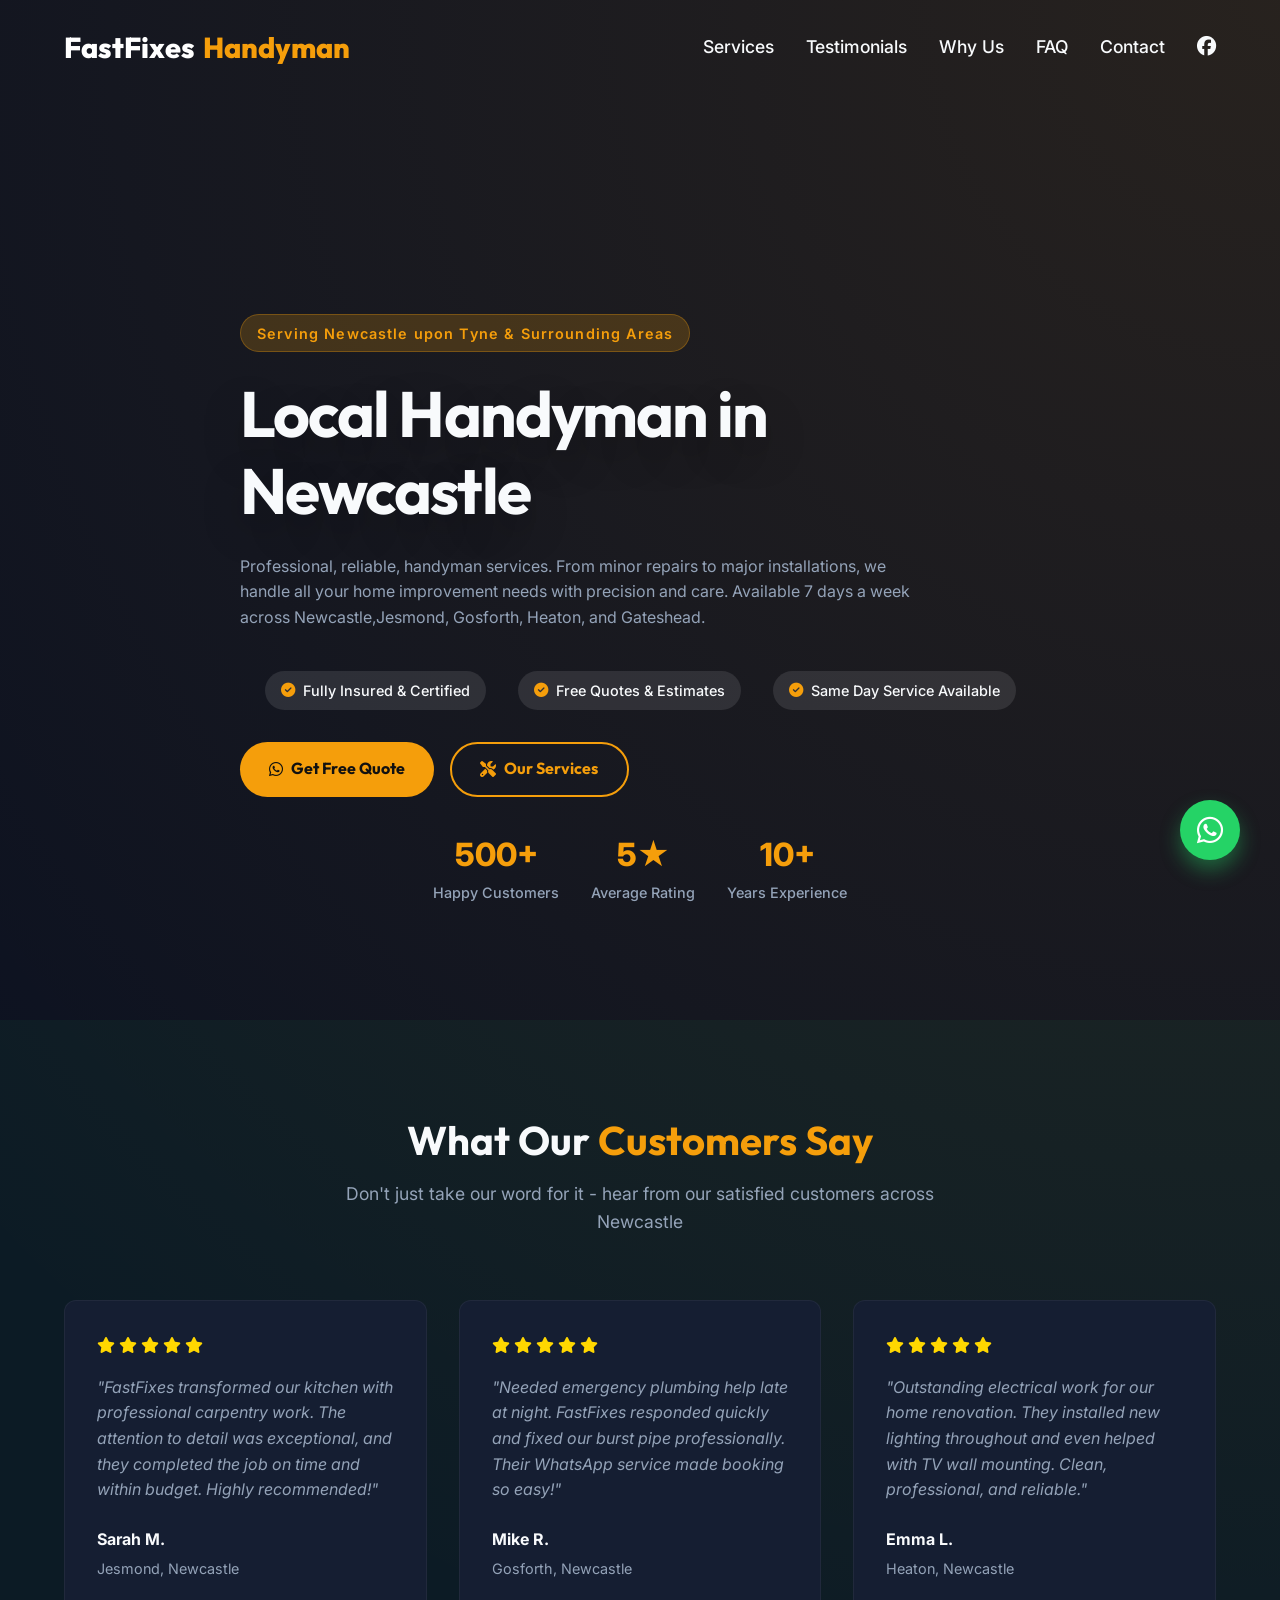
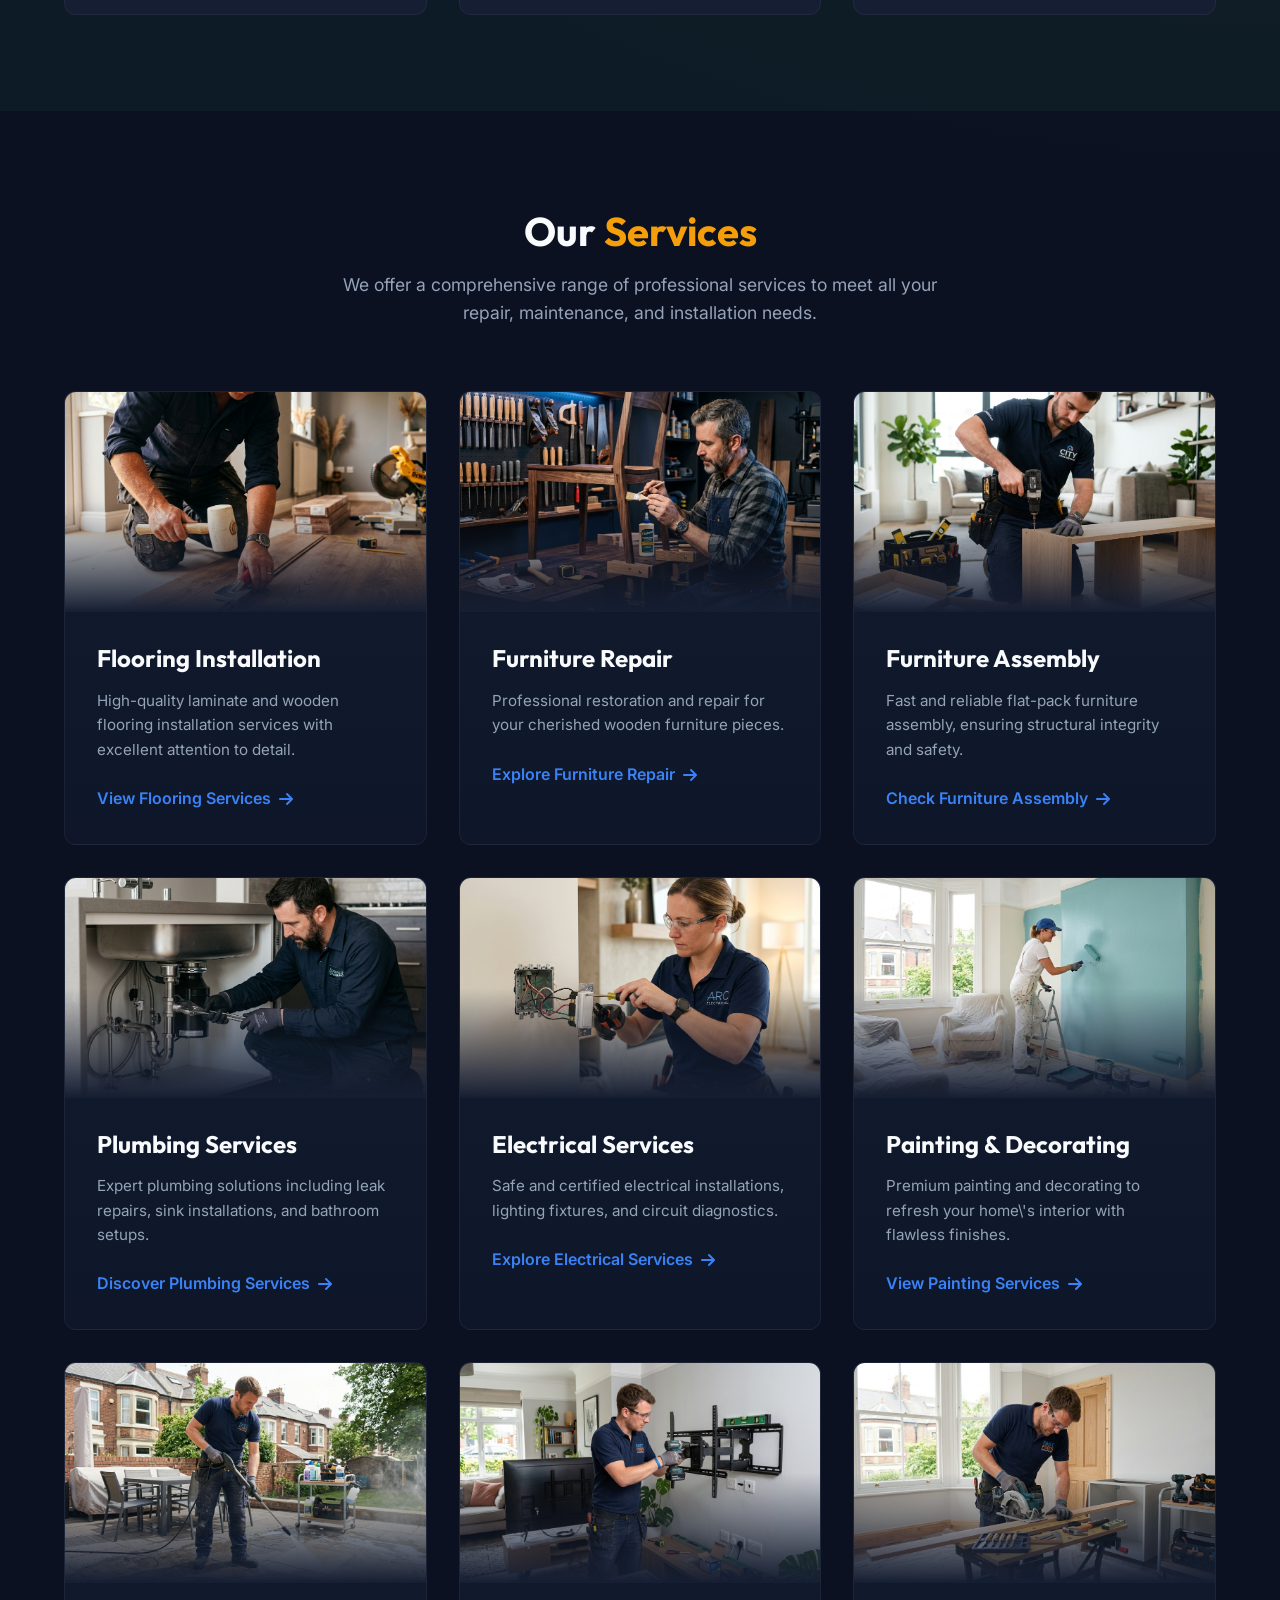
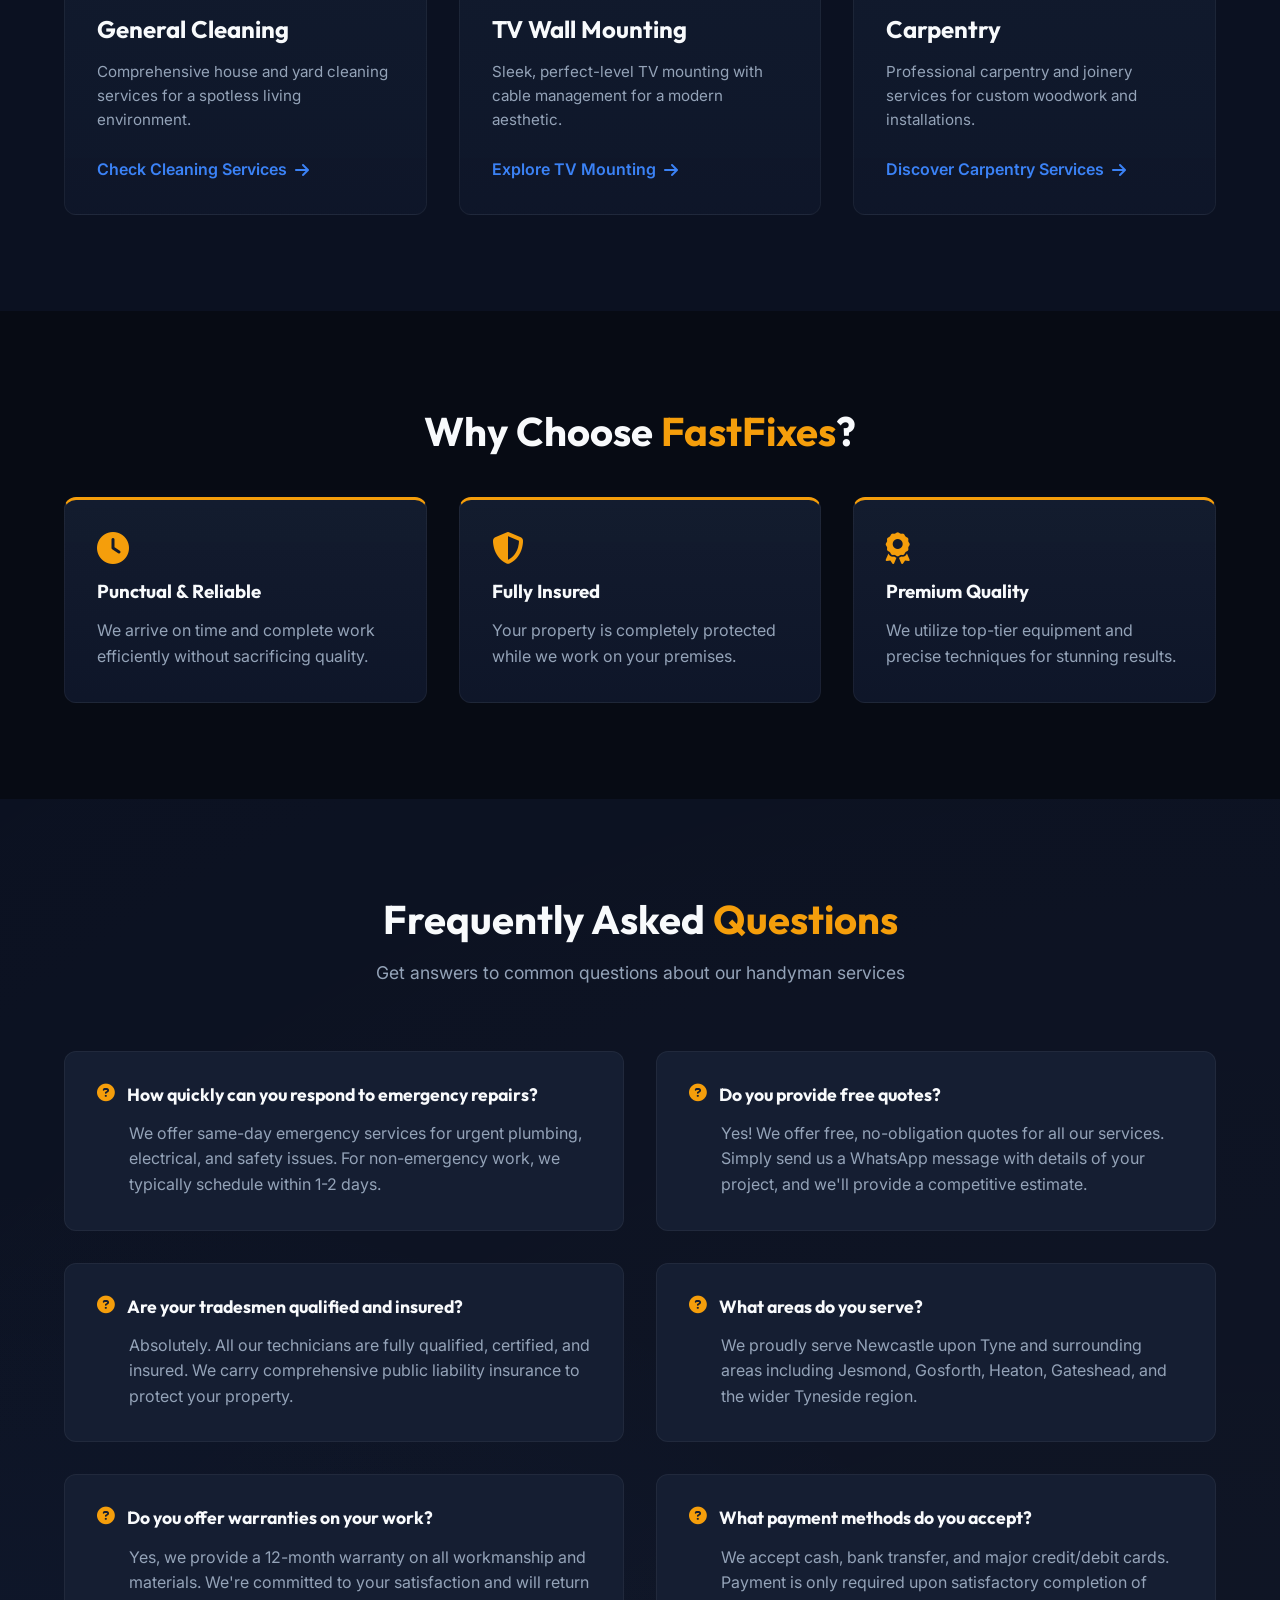
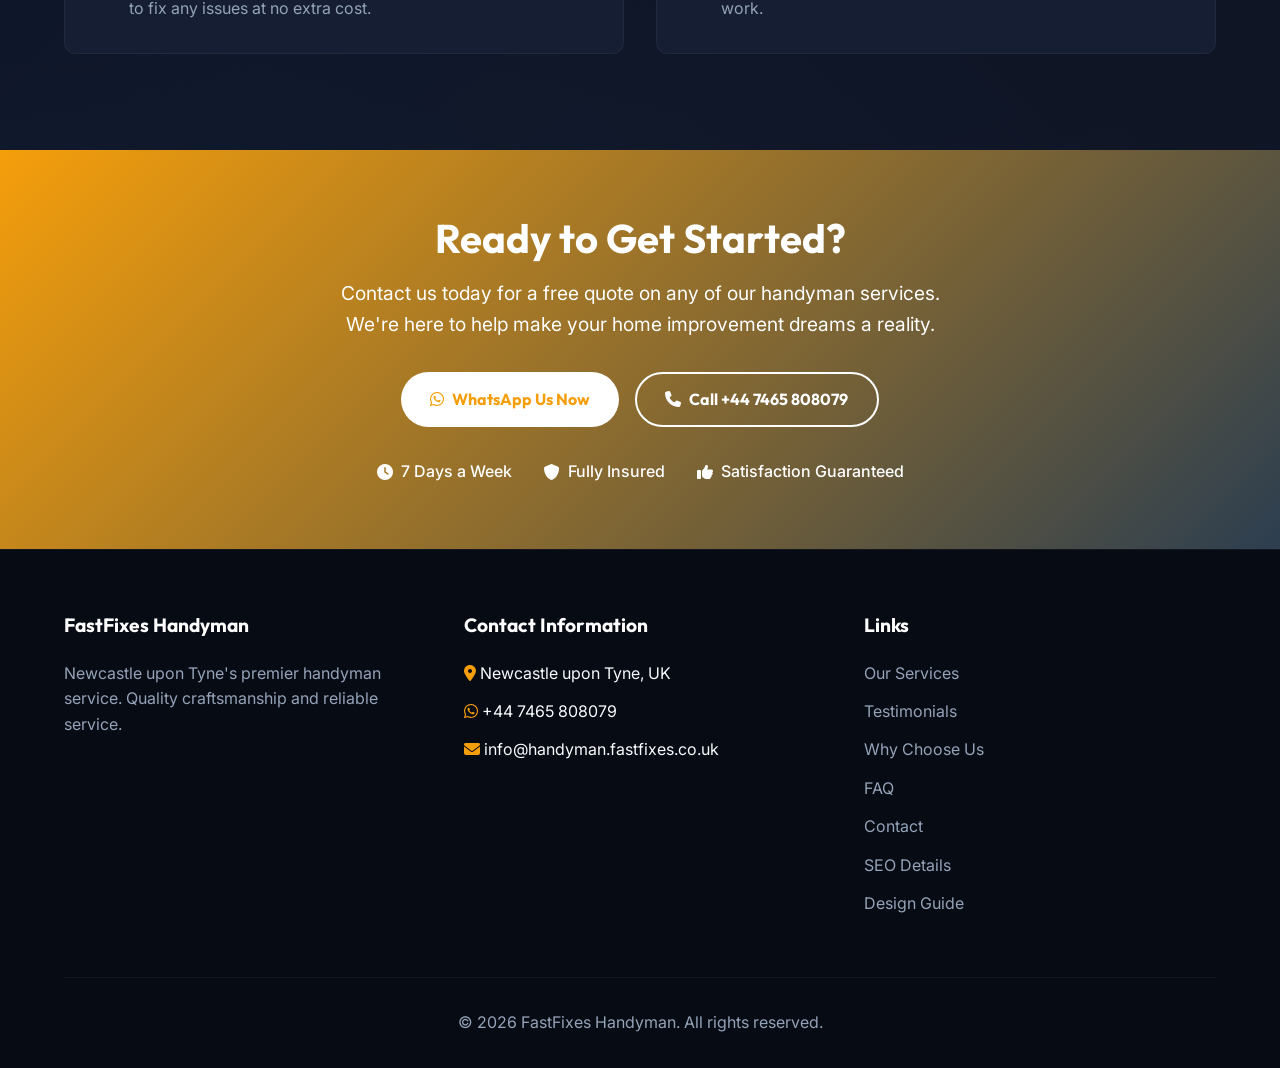
==== commit 088b6149: "Update index.html" ====
--- a/index.html
+++ b/index.html
@@ -3,10 +3,10 @@
 <head>
     <meta charset="UTF-8">
     <meta name="viewport" content="width=device-width, initial-scale=1.0">
-    <title>FastFixes Handyman | Professional Services in Newcastle upon Tyne</title>
+    <title>Handyman Services | Newcastle upon Tyne</title>
     <link rel="icon" href="assets/favicon.jpg" type="image/jpeg">
-    <meta name="description" content="Top-rated professional handyman services in Newcastle upon Tyne. From flooring installation to plumbing, electrical work, TV wall mounting, and general cleaning. Book your expert handyman today!">
-    <meta name="keywords" content="handyman newcastle upon tyne, plumber newcastle, electrician newcastle, flooring installation, furniture repair, TV wall mounting newcastle, carpentry newcastle">
+    <meta name="description" content="Top-rated professional handyman services in Newcastle upon Tyne. From flooring installation to plumbing, electrical work, TV wall mounting, and general cleaning.">
+    <meta name="keywords" content="handyman newcastle upon tyne, plumber newcastle, electrician newcastle, flooring installation, furniture repair, TV wall mounting newcastle, carpentry newcastle, furniture repair, furniture assembly">
     <meta name="author" content="FastFixes Handyman">
     <meta name="geo.region" content="GB-NNY">
     <meta name="geo.placename" content="Newcastle upon Tyne">
@@ -16,8 +16,8 @@
     <!-- Open Graph / Facebook -->
     <meta property="og:type" content="website">
     <meta property="og:url" content="https://handyman.fastfixes.co.uk/">
-    <meta property="og:title" content="FastFixes Handyman | Professional Services in Newcastle upon Tyne">
-    <meta property="og:description" content="Top-rated professional handyman services in Newcastle upon Tyne. From flooring installation to plumbing, electrical work, TV wall mounting, and general cleaning. Book your expert handyman today!">
+    <meta property="og:title" content="Handyman Services | Newcastle upon Tyne">
+    <meta property="og:description" content="Top-rated professional handyman services in Newcastle upon Tyne. From flooring installation to plumbing, electrical work, TV wall mounting, and general cleaning.!">
     <meta property="og:image" content="https://handyman.fastfixes.co.uk/assets/hero_background_1777795016435.png">
     <meta property="og:image:alt" content="FastFixes Handyman - Professional home repair services in Newcastle">
     <meta property="og:locale" content="en_GB">
@@ -26,7 +26,7 @@
     <!-- Twitter Card -->
     <meta name="twitter:card" content="summary_large_image">
     <meta name="twitter:url" content="https://handyman.fastfixes.co.uk/">
-    <meta name="twitter:title" content="FastFixes Handyman | Professional Services in Newcastle upon Tyne">
+    <meta name="twitter:title" content="Handyman Services | Newcastle upon Tyne">
     <meta name="twitter:description" content="Top-rated professional handyman services in Newcastle upon Tyne. From flooring installation to plumbing, electrical work, TV wall mounting, and general cleaning.">
     <meta name="twitter:image" content="https://handyman.fastfixes.co.uk/assets/hero_background_1777795016435.png">
     <meta name="twitter:image:alt" content="FastFixes Handyman - Professional home repair services in Newcastle">
@@ -229,8 +229,8 @@
         <div class="container">
             <div class="hero-content">
                 <div class="hero-tag">Serving Newcastle upon Tyne & Surrounding Areas</div>
-                <h1>Your Trusted Local Handyman in Newcastle</h1>
-                <p>Professional, reliable, and fully insured handyman services. From minor repairs to major installations, we handle all your home improvement needs with precision and care. Available 7 days a week across Jesmond, Gosforth, Heaton, and Gateshead.</p>
+                <h1>Local Handyman in Newcastle</h1>
+                <p>Professional, reliable, handyman services. From minor repairs to major installations, we handle all your home improvement needs with precision and care. Available 7 days a week across Newcastle,Jesmond, Gosforth, Heaton, and Gateshead.</p>
                 <div class="hero-features">
                     <div class="feature-item">
                         <i class="fa-solid fa-check-circle text-primary"></i>
--- a/index.css
+++ b/index.css
@@ -29,6 +29,7 @@
 
 html {
   scroll-behavior: smooth;
+  scroll-padding-top: 120px;
   font-family: 'Inter', sans-serif;
   background-color: var(--bg-color);
   color: var(--text-main);
@@ -573,8 +574,12 @@
 
 /* Design and accessibility improvements */
 body {
+  padding-top: 120px;
   background-image: var(--bg-gradient), radial-gradient(circle at bottom right, rgba(255, 255, 255, 0.03), transparent 40%);
   background-color: var(--bg-color);
+}
+section[id], footer[id] {
+  scroll-margin-top: 120px;
 }
 .hero {
   min-height: 85vh;
@@ -754,19 +759,28 @@
 
 /* Mobile Responsive Enhancements */
 @media (max-width: 768px) {
+  body {
+    padding-top: 140px;
+  }
+  html {
+    scroll-padding-top: 140px;
+  }
+  section[id], footer[id] {
+    scroll-margin-top: 140px;
+  }
+  .hero {
+    padding-top: 60px;
+  }
   .hero-features {
     gap: 1rem;
   }
-  
   .feature-item {
     font-size: 0.8rem;
     padding: 0.4rem 0.8rem;
   }
-  
   .hero-stats {
     gap: 1.5rem;
   }
-  
   .stat strong {
     font-size: 1.5rem;
   }
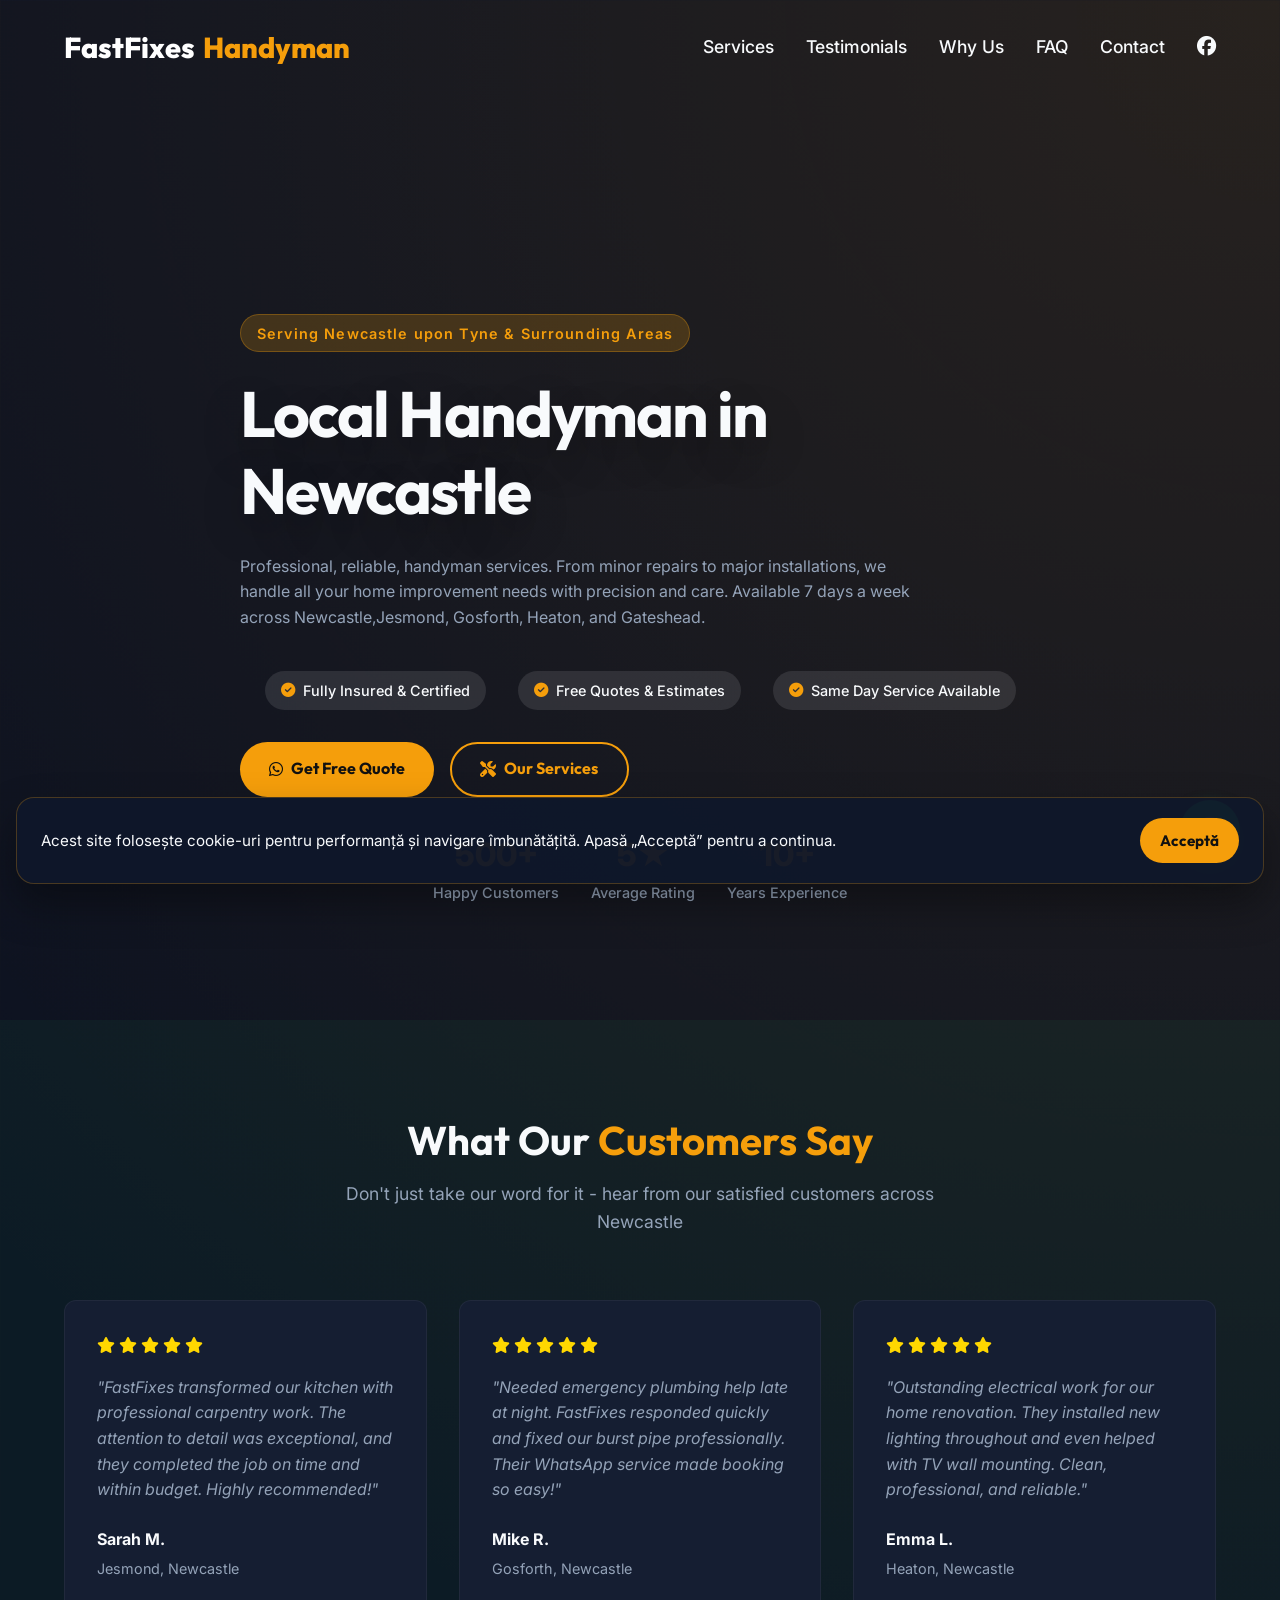
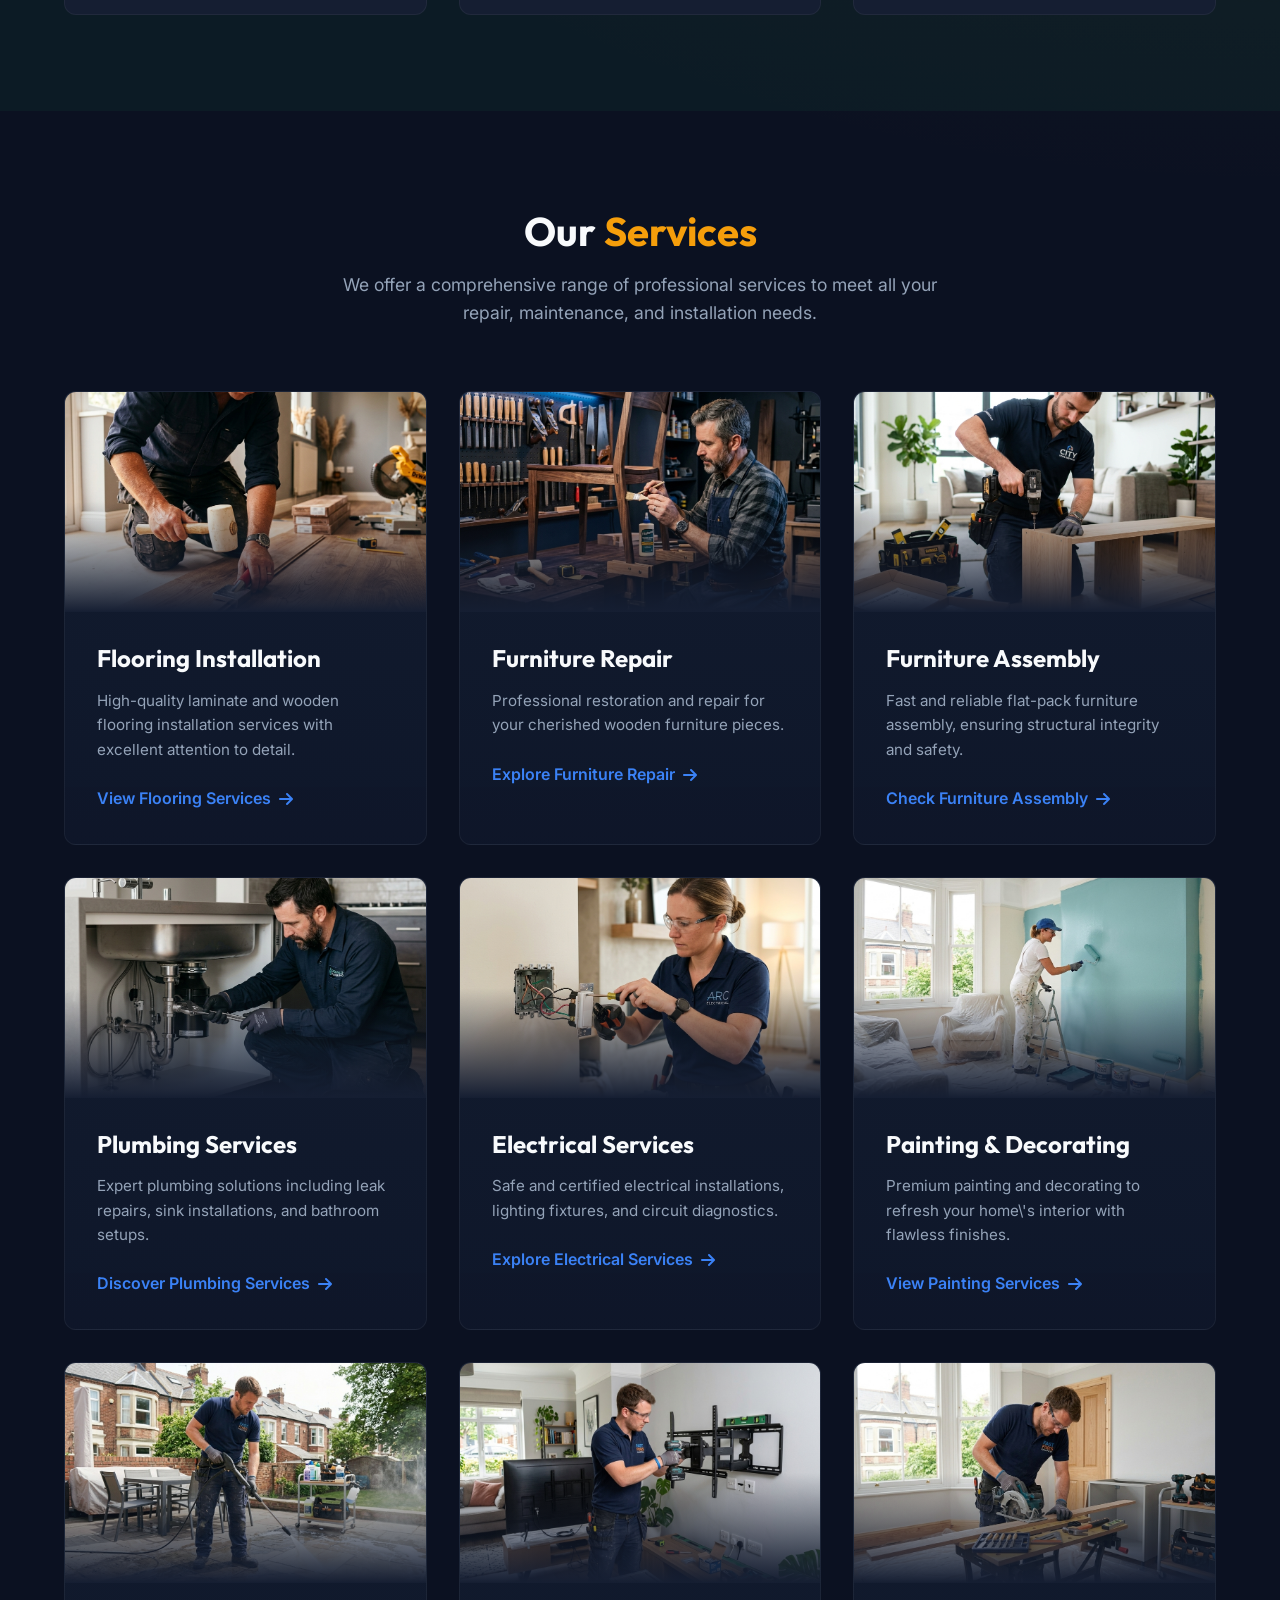
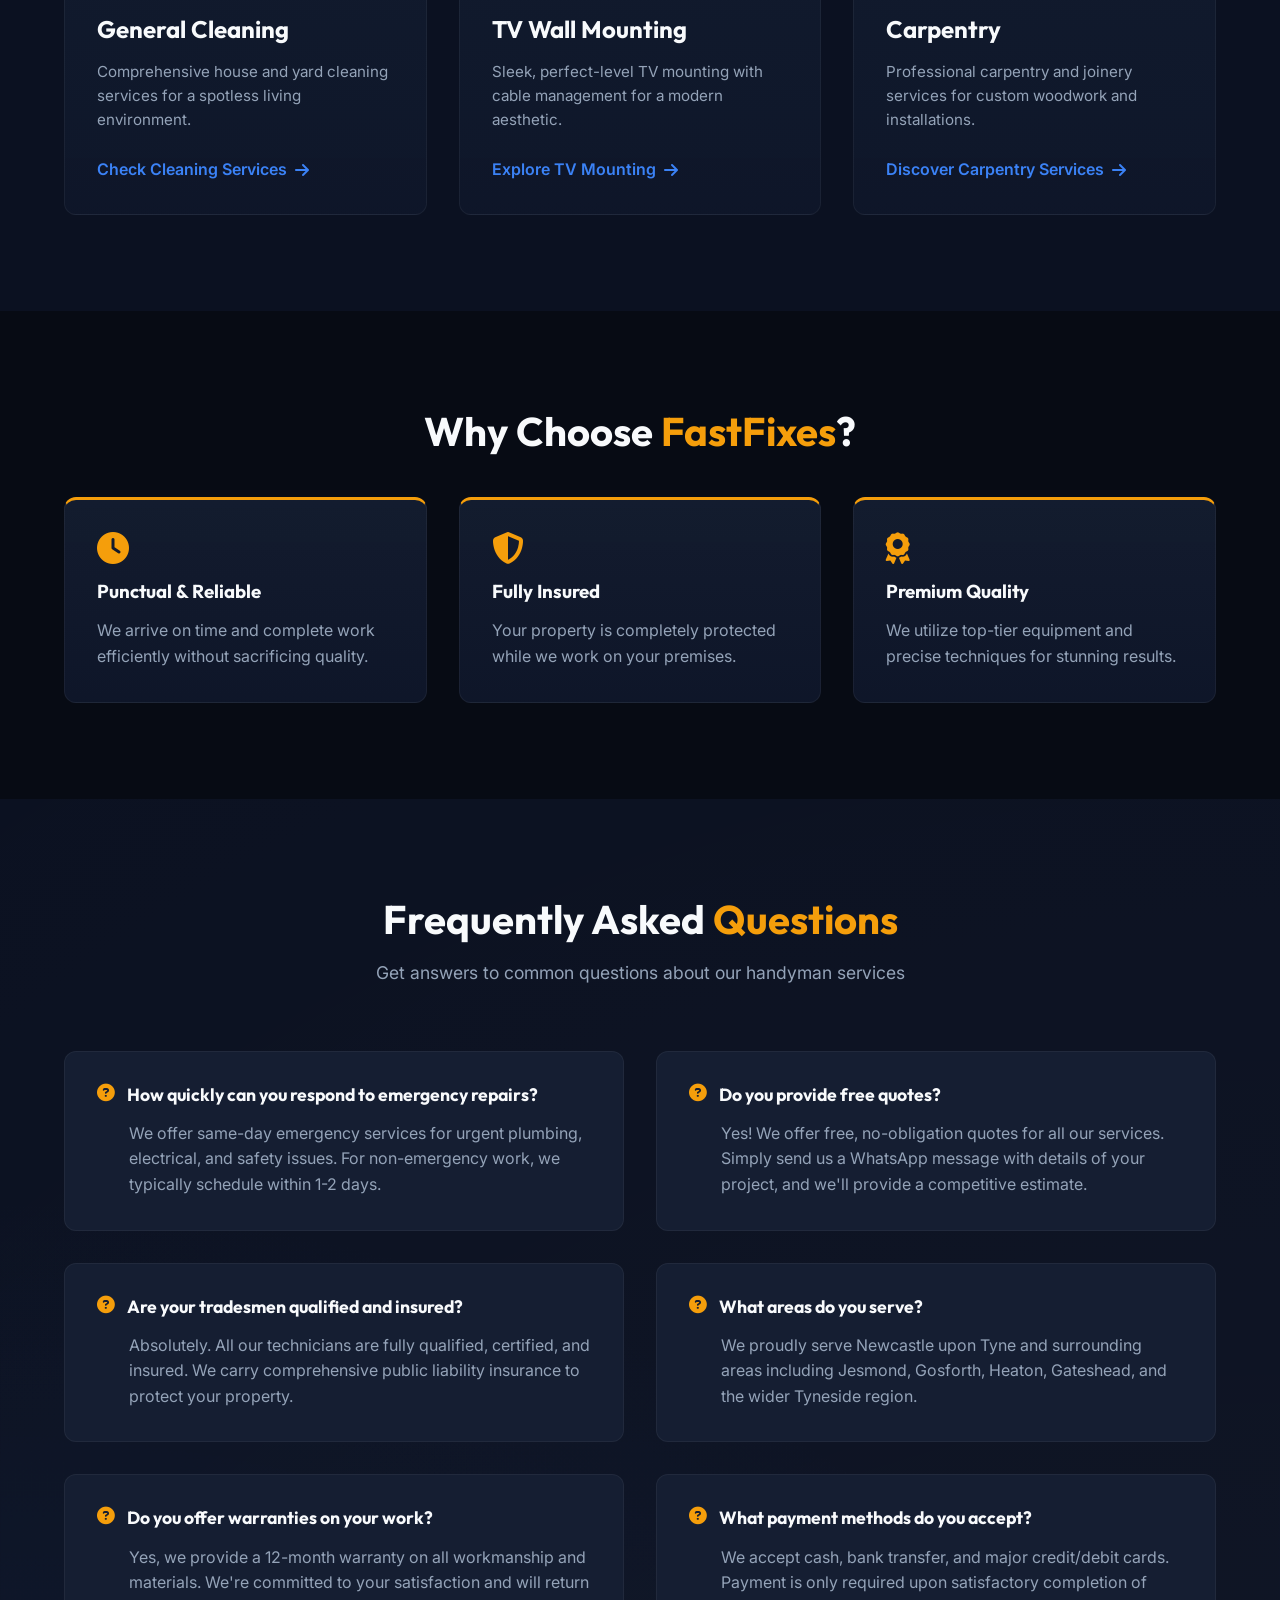
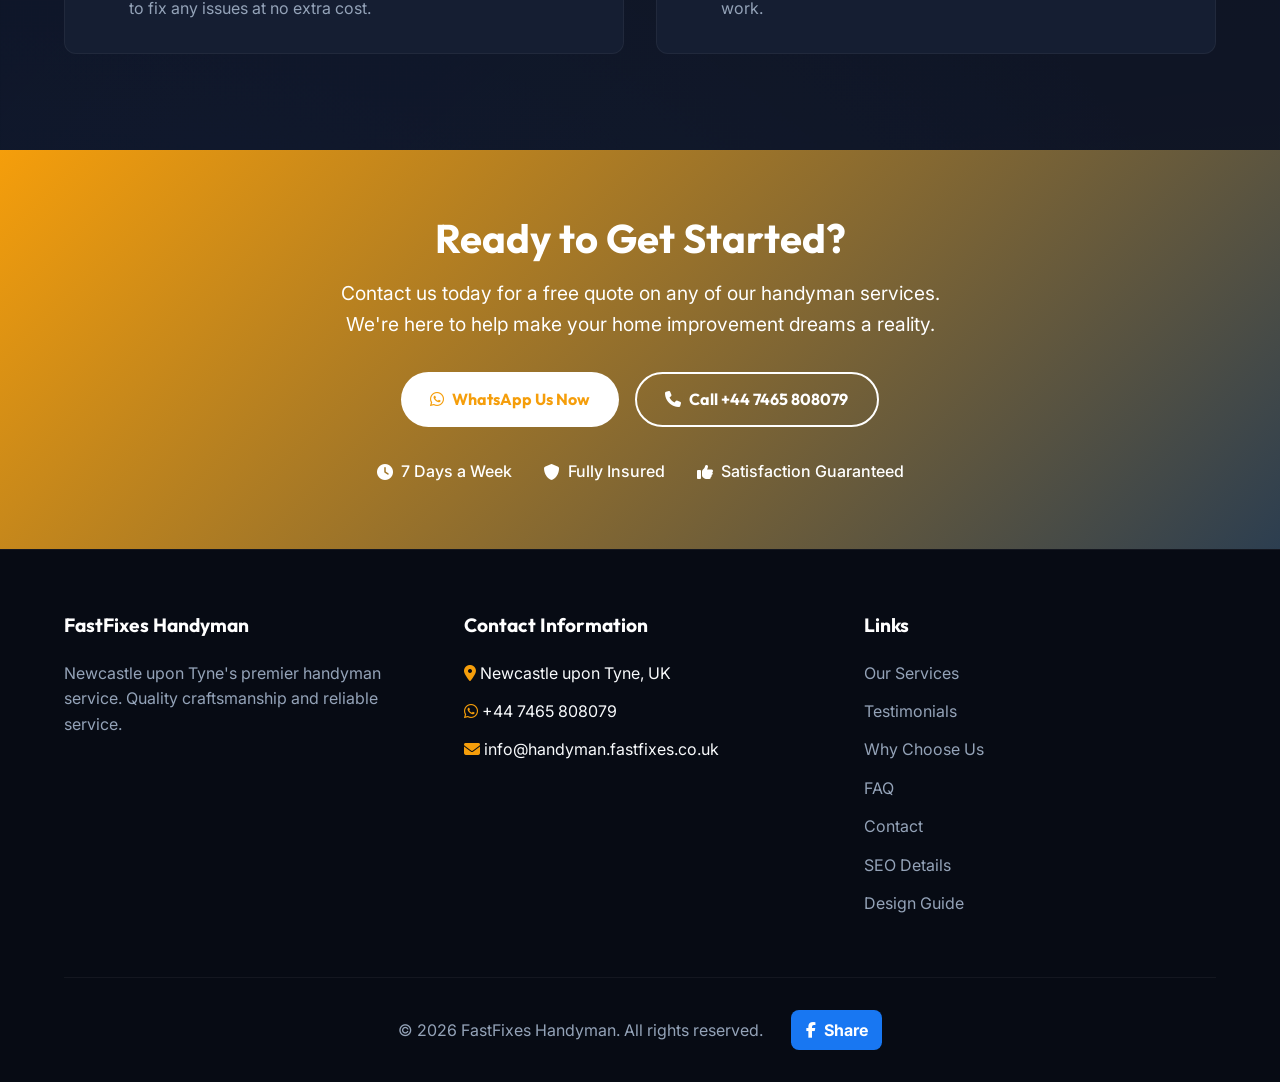
==== commit 75142f91: "commit" ====
--- a/index.html
+++ b/index.html
@@ -3,6 +3,7 @@
 <head>
     <meta charset="UTF-8">
     <meta name="viewport" content="width=device-width, initial-scale=1.0">
+    <meta name="robots" content="follow, index, max-snippet:-1, max-video-preview:-1, max-image-preview:large"/>
     <title>Handyman Services | Newcastle upon Tyne</title>
     <link rel="icon" href="assets/favicon.jpg" type="image/jpeg">
     <meta name="description" content="Top-rated professional handyman services in Newcastle upon Tyne. From flooring installation to plumbing, electrical work, TV wall mounting, and general cleaning.">
@@ -571,6 +572,7 @@
             </div>
             <div class="footer-bottom">
                 <p>&copy; 2026 FastFixes Handyman. All rights reserved.</p>
+                <a href="#" class="fb-share" aria-label="Share on Facebook"><i class="fa-brands fa-facebook-f"></i> Share</a>
             </div>
         </div>
     </footer>
--- a/index.css
+++ b/index.css
@@ -11,6 +11,47 @@
   --accent: #3B82F6; /* Blue contrast */
   --accent-secondary: #10B981; /* Emerald green */
   --accent-warm: #F97316; /* Warm orange */
+
+.cookie-consent {
+  position: fixed;
+  bottom: 1rem;
+  left: 1rem;
+  right: 1rem;
+  z-index: 1100;
+  background: rgba(15, 23, 42, 0.96);
+  border: 1px solid rgba(245, 158, 11, 0.25);
+  box-shadow: 0 20px 40px rgba(0, 0, 0, 0.35);
+  border-radius: 18px;
+  padding: 1.25rem 1.5rem;
+  display: flex;
+  flex-wrap: wrap;
+  gap: 1rem;
+  align-items: center;
+  justify-content: space-between;
+}
+.cookie-consent-hidden {
+  opacity: 0;
+  transform: translateY(20px);
+  transition: opacity 0.3s ease, transform 0.3s ease;
+  pointer-events: none;
+}
+.cookie-message {
+  flex: 1 1 320px;
+  color: var(--text-main);
+  font-size: 0.95rem;
+  line-height: 1.6;
+}
+.cookie-actions {
+  display: flex;
+  align-items: center;
+  gap: 0.75rem;
+  flex: 0 0 auto;
+}
+.cookie-actions .btn {
+  font-size: 0.95rem;
+  padding: 0.8rem 1.25rem;
+}
+
   --transition: all 0.3s cubic-bezier(0.4, 0, 0.2, 1);
   --radius: 12px;
   --shadow: 0 24px 48px rgba(0, 0, 0, 0.32);
@@ -390,6 +431,23 @@
   box-shadow: 0 15px 25px rgba(37, 211, 102, 0.5);
 }
 
+/* Facebook Share button in footer */
+.footer-bottom { display: flex; align-items: center; gap: 0.75rem; justify-content: center; }
+.footer-bottom .fb-share {
+  display: inline-flex;
+  align-items: center;
+  gap: 0.5rem;
+  background-color: #1877F2;
+  color: #fff;
+  padding: 0.45rem 0.9rem;
+  border-radius: 8px;
+  font-weight: 700;
+  text-decoration: none;
+  margin-left: 1rem;
+}
+.footer-bottom .fb-share i { font-size: 1rem; }
+.footer-bottom .fb-share:hover { transform: translateY(-2px); box-shadow: 0 8px 20px rgba(24,119,242,0.2); }
+
 /* Service Detail Pages */
 .service-hero {
   padding: 150px 0 80px 0;
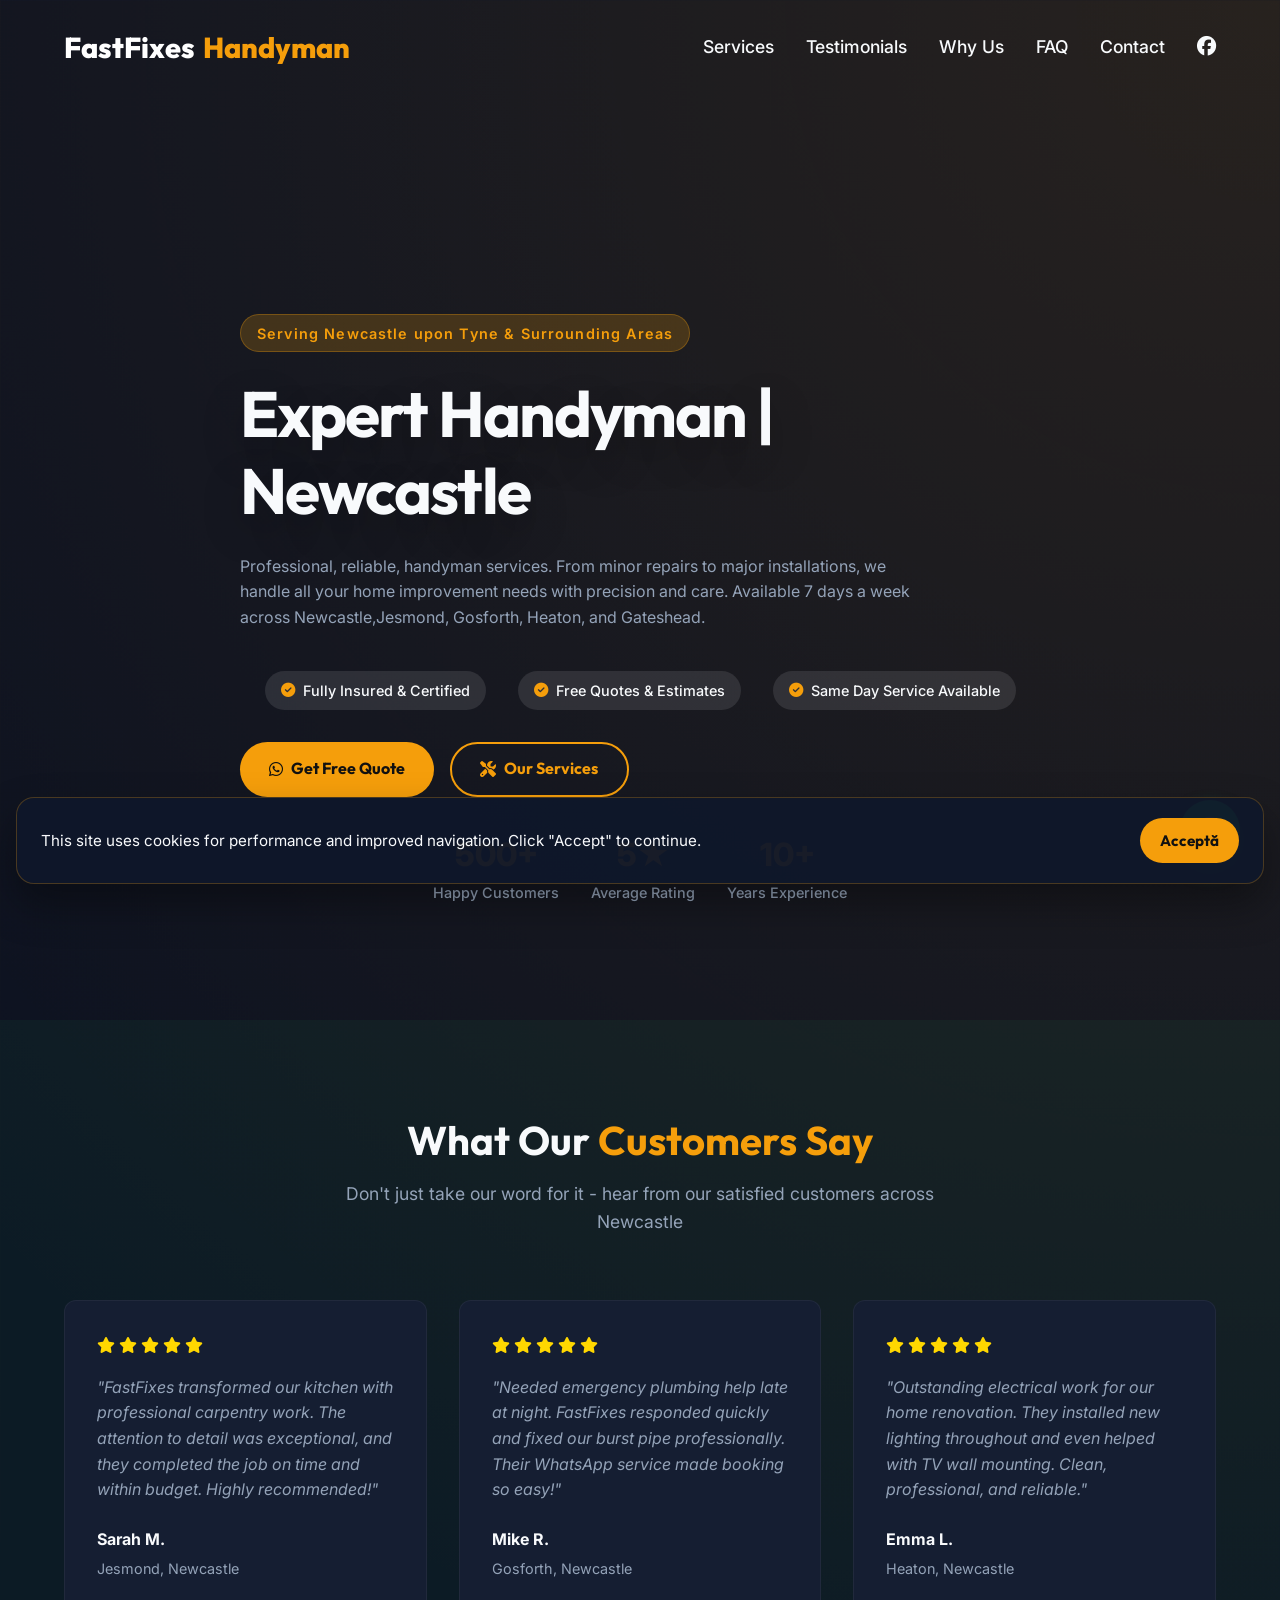
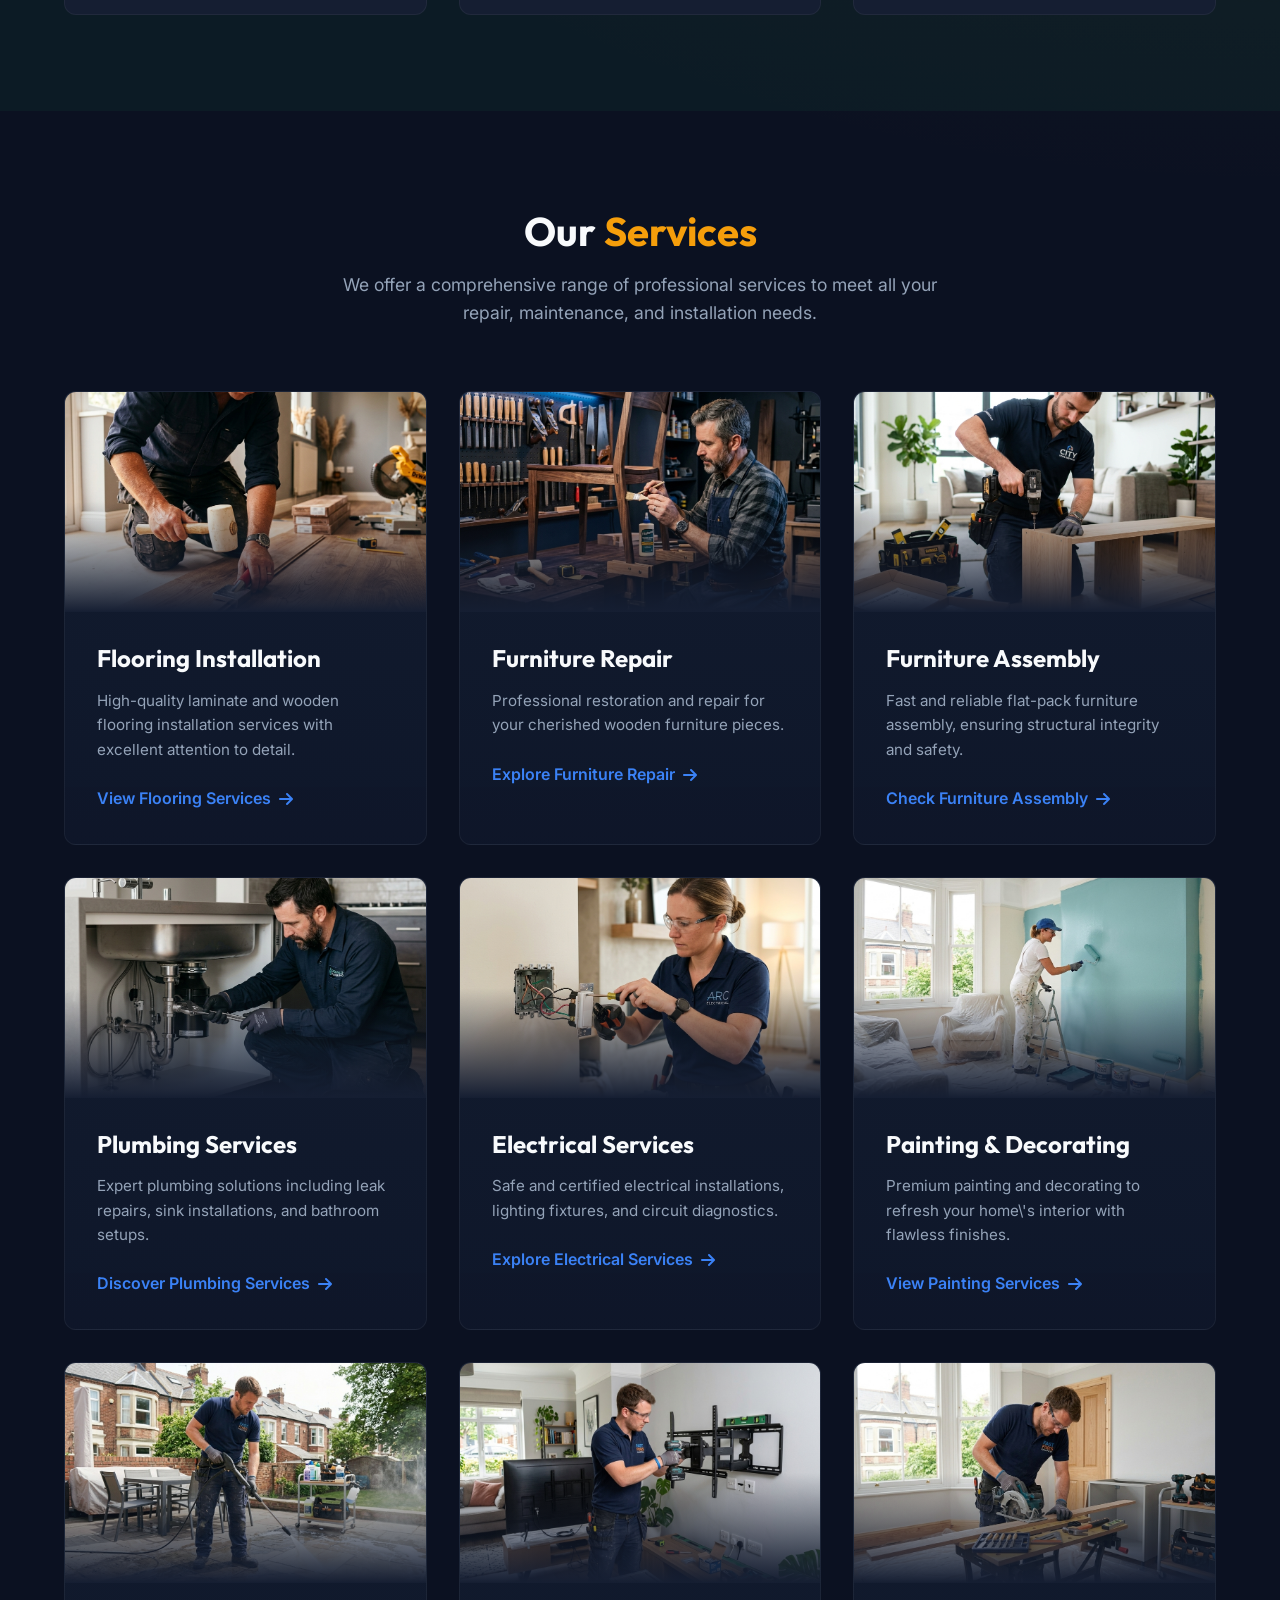
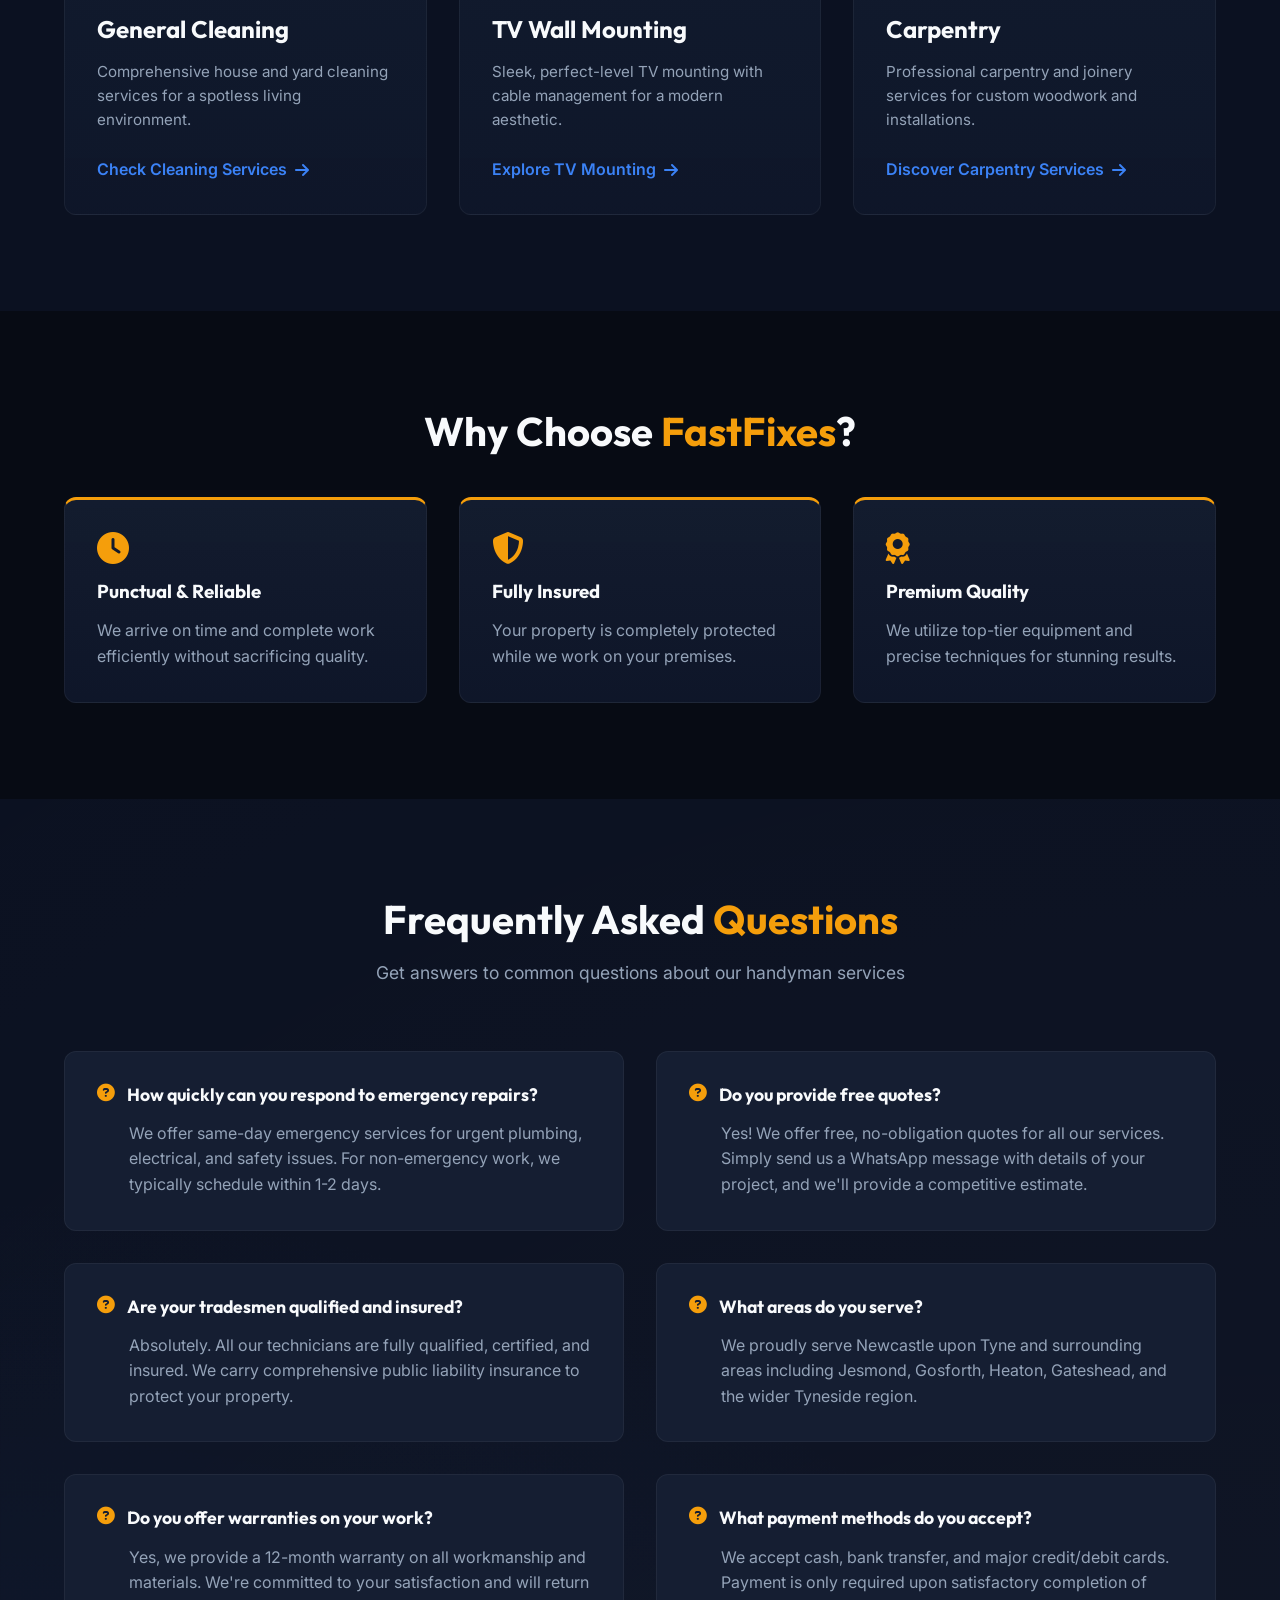
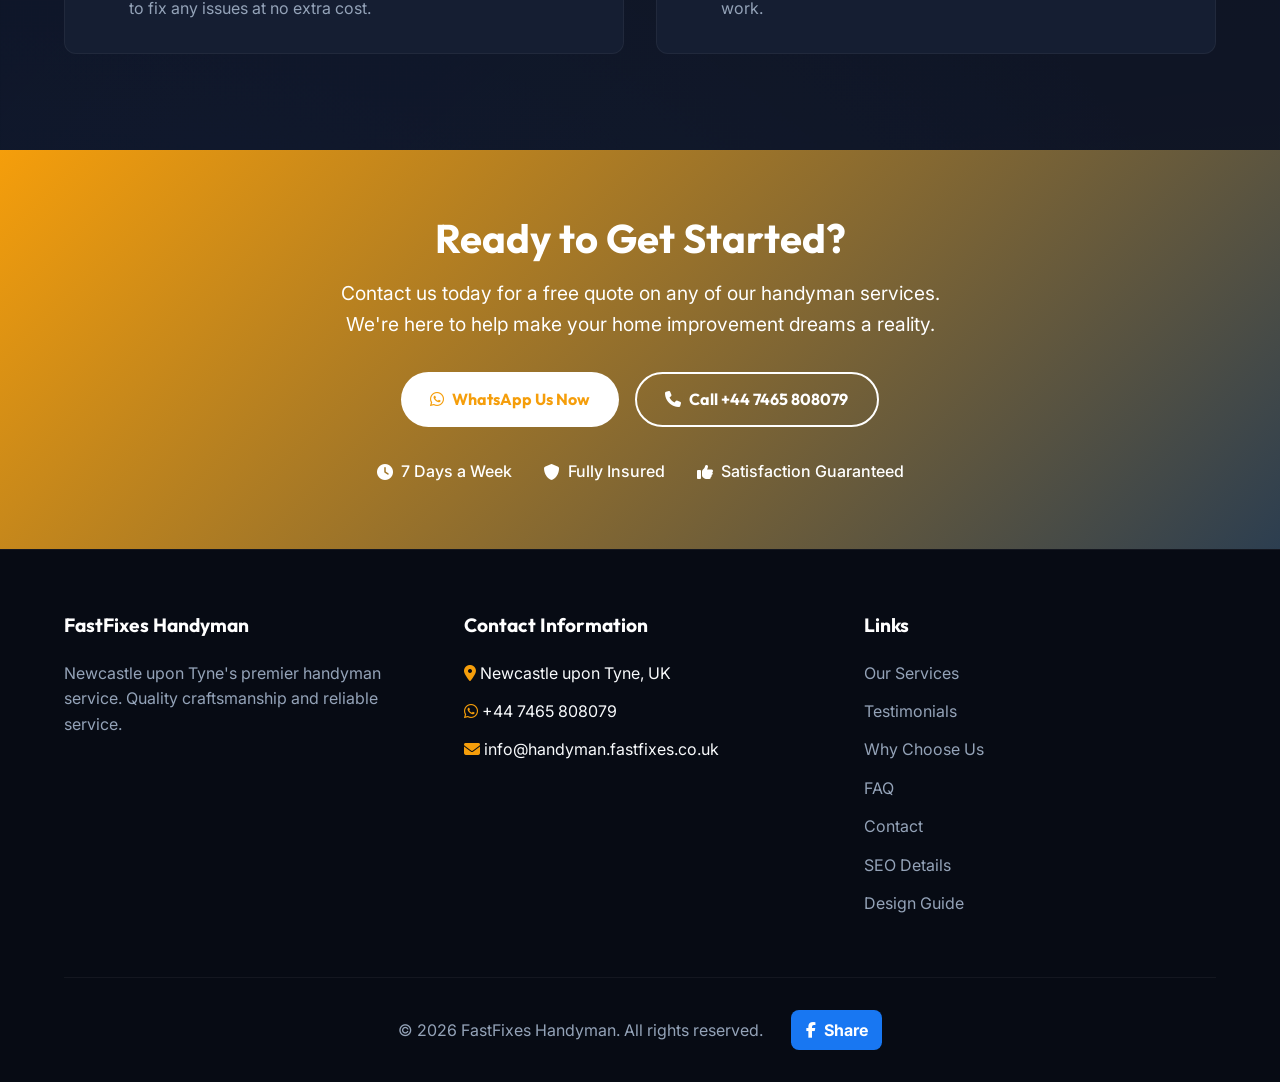
==== commit bbbf6c8a: "Update index.html" ====
--- a/index.html
+++ b/index.html
@@ -19,8 +19,8 @@
     <meta property="og:url" content="https://handyman.fastfixes.co.uk/">
     <meta property="og:title" content="Handyman Services | Newcastle upon Tyne">
     <meta property="og:description" content="Top-rated professional handyman services in Newcastle upon Tyne. From flooring installation to plumbing, electrical work, TV wall mounting, and general cleaning.!">
-    <meta property="og:image" content="https://handyman.fastfixes.co.uk/assets/hero_background_1777795016435.png">
-    <meta property="og:image:alt" content="FastFixes Handyman - Professional home repair services in Newcastle">
+    <meta property="og:image" content="https://handyman.fastfixes.co.uk/assets/handyman_fastfixes_1.png">
+    <meta property="og:image:alt" content="FastFixes Handyman - Home repair services in Newcastle and Gateshead ">
     <meta property="og:locale" content="en_GB">
     <meta property="og:site_name" content="FastFixes Handyman">
     
@@ -29,7 +29,7 @@
     <meta name="twitter:url" content="https://handyman.fastfixes.co.uk/">
     <meta name="twitter:title" content="Handyman Services | Newcastle upon Tyne">
     <meta name="twitter:description" content="Top-rated professional handyman services in Newcastle upon Tyne. From flooring installation to plumbing, electrical work, TV wall mounting, and general cleaning.">
-    <meta name="twitter:image" content="https://handyman.fastfixes.co.uk/assets/hero_background_1777795016435.png">
+    <meta name="twitter:image" content="https://handyman.fastfixes.co.uk/assets/handyman_fastfixes_1.png">
     <meta name="twitter:image:alt" content="FastFixes Handyman - Professional home repair services in Newcastle">
     
     <!-- Canonical URL -->
@@ -230,7 +230,7 @@
         <div class="container">
             <div class="hero-content">
                 <div class="hero-tag">Serving Newcastle upon Tyne & Surrounding Areas</div>
-                <h1>Local Handyman in Newcastle</h1>
+                <h1> Expert Handyman | Newcastle</h1>
                 <p>Professional, reliable, handyman services. From minor repairs to major installations, we handle all your home improvement needs with precision and care. Available 7 days a week across Newcastle,Jesmond, Gosforth, Heaton, and Gateshead.</p>
                 <div class="hero-features">
                     <div class="feature-item">
@@ -572,7 +572,7 @@
             </div>
             <div class="footer-bottom">
                 <p>&copy; 2026 FastFixes Handyman. All rights reserved.</p>
-                <a href="#" class="fb-share" aria-label="Share on Facebook"><i class="fa-brands fa-facebook-f"></i> Share</a>
+                <a href="https://www.facebook.com/sharer/sharer.php?u=https://handyman.fastfixes.co.uk" class="fb-share" aria-label="Share on Facebook"><i class="fa-brands fa-facebook-f"></i> Share</a>
             </div>
         </div>
     </footer>
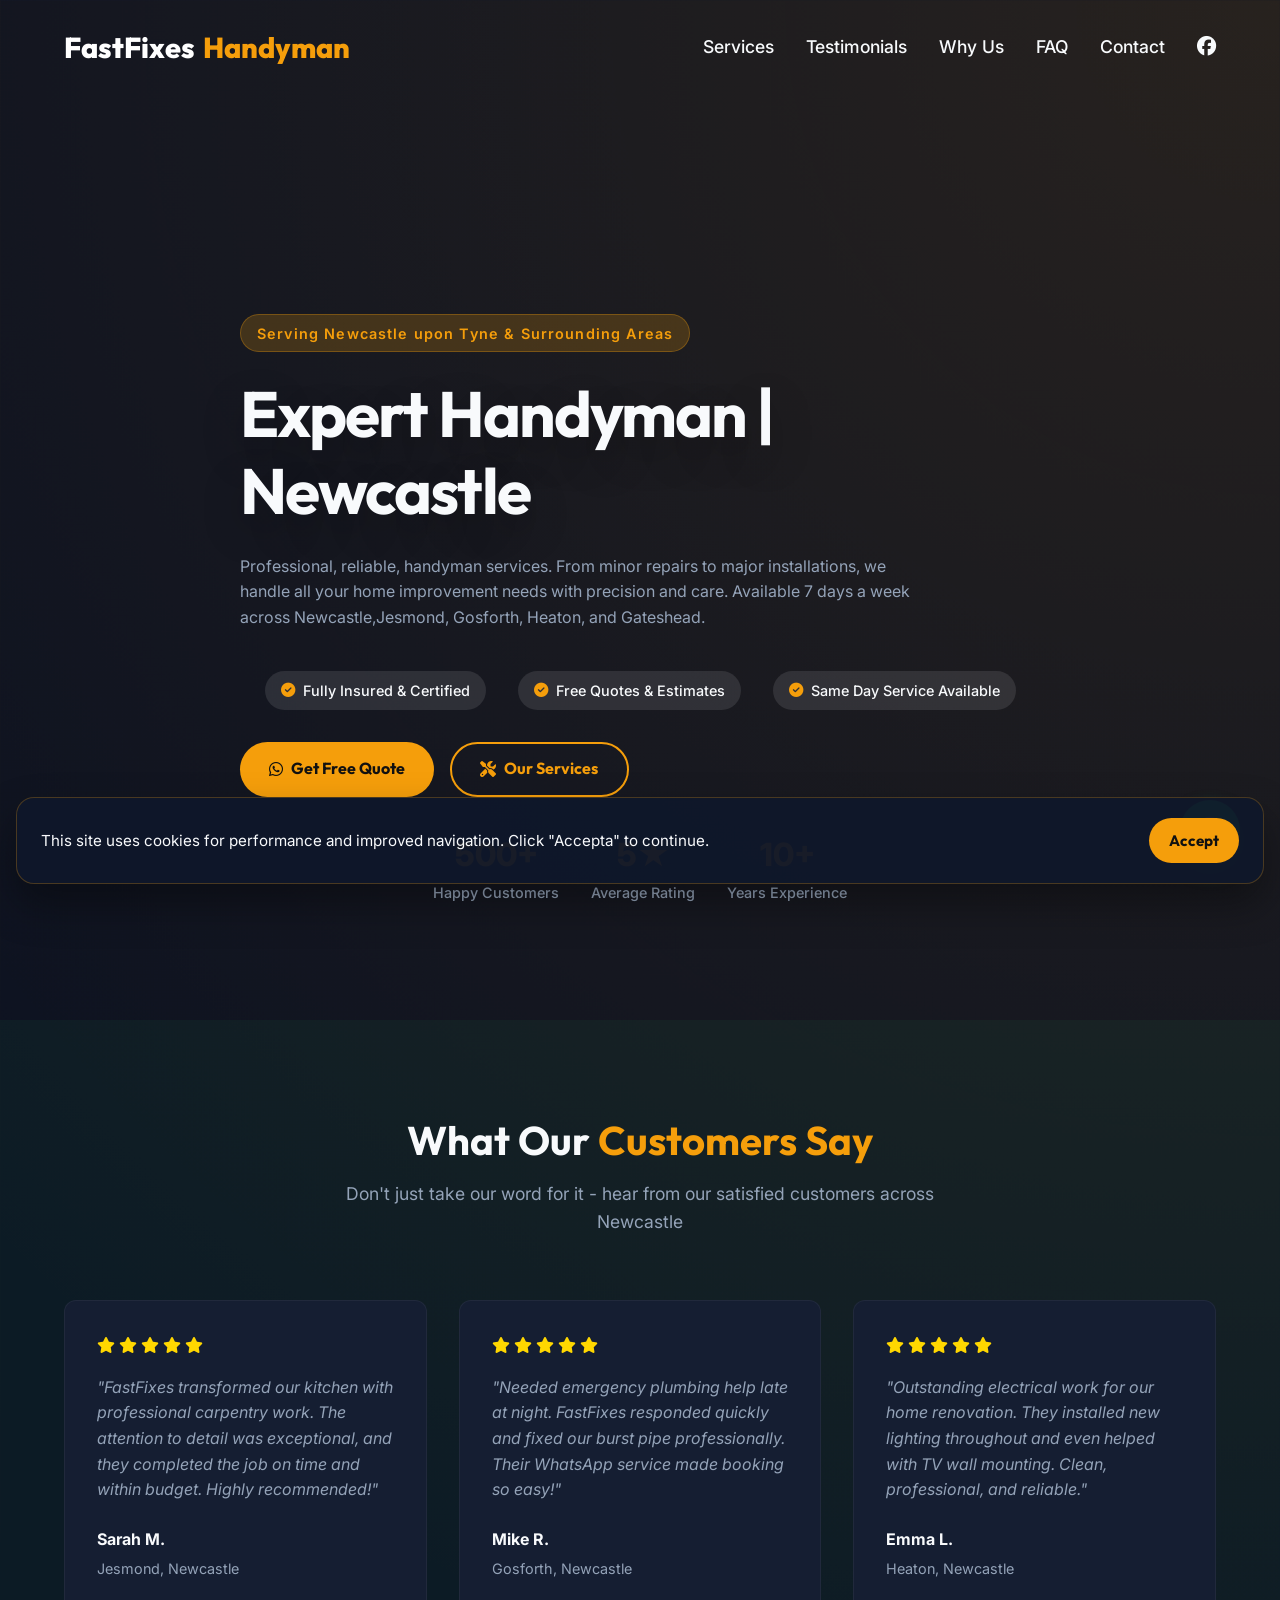
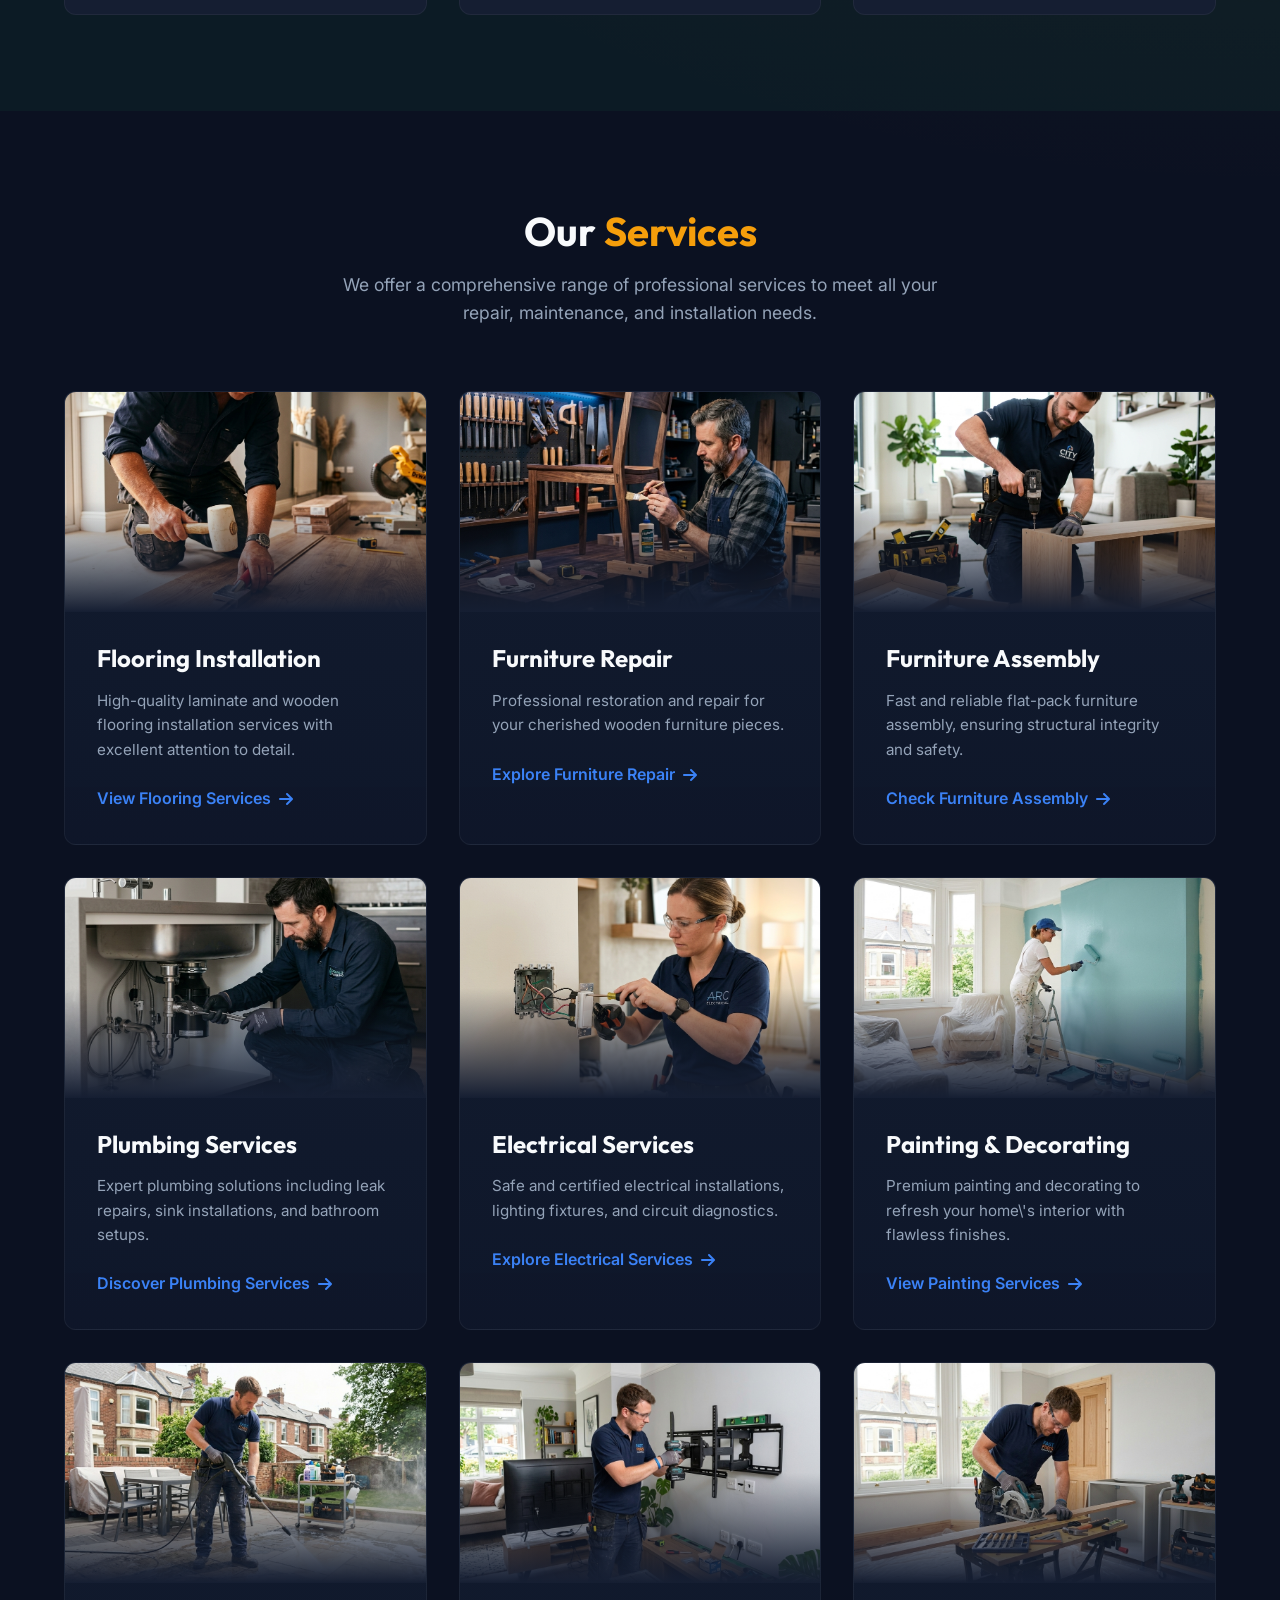
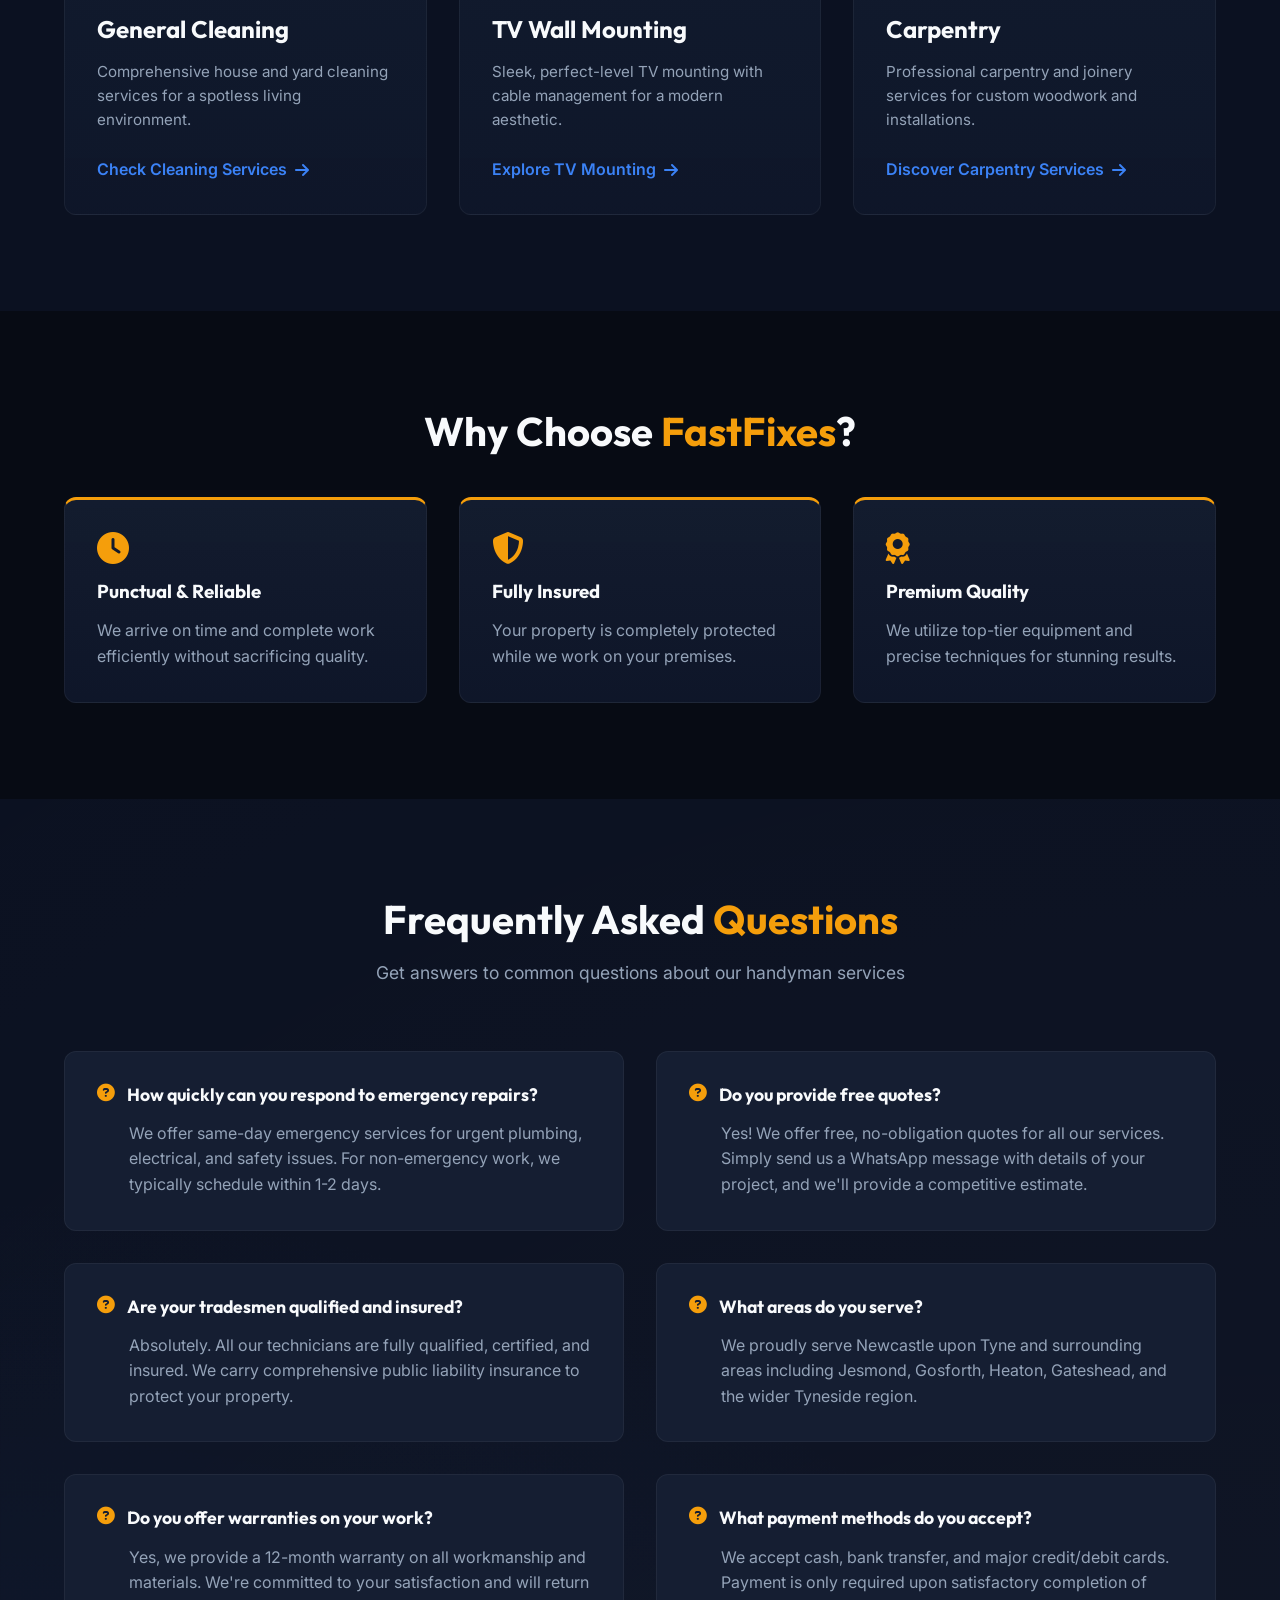
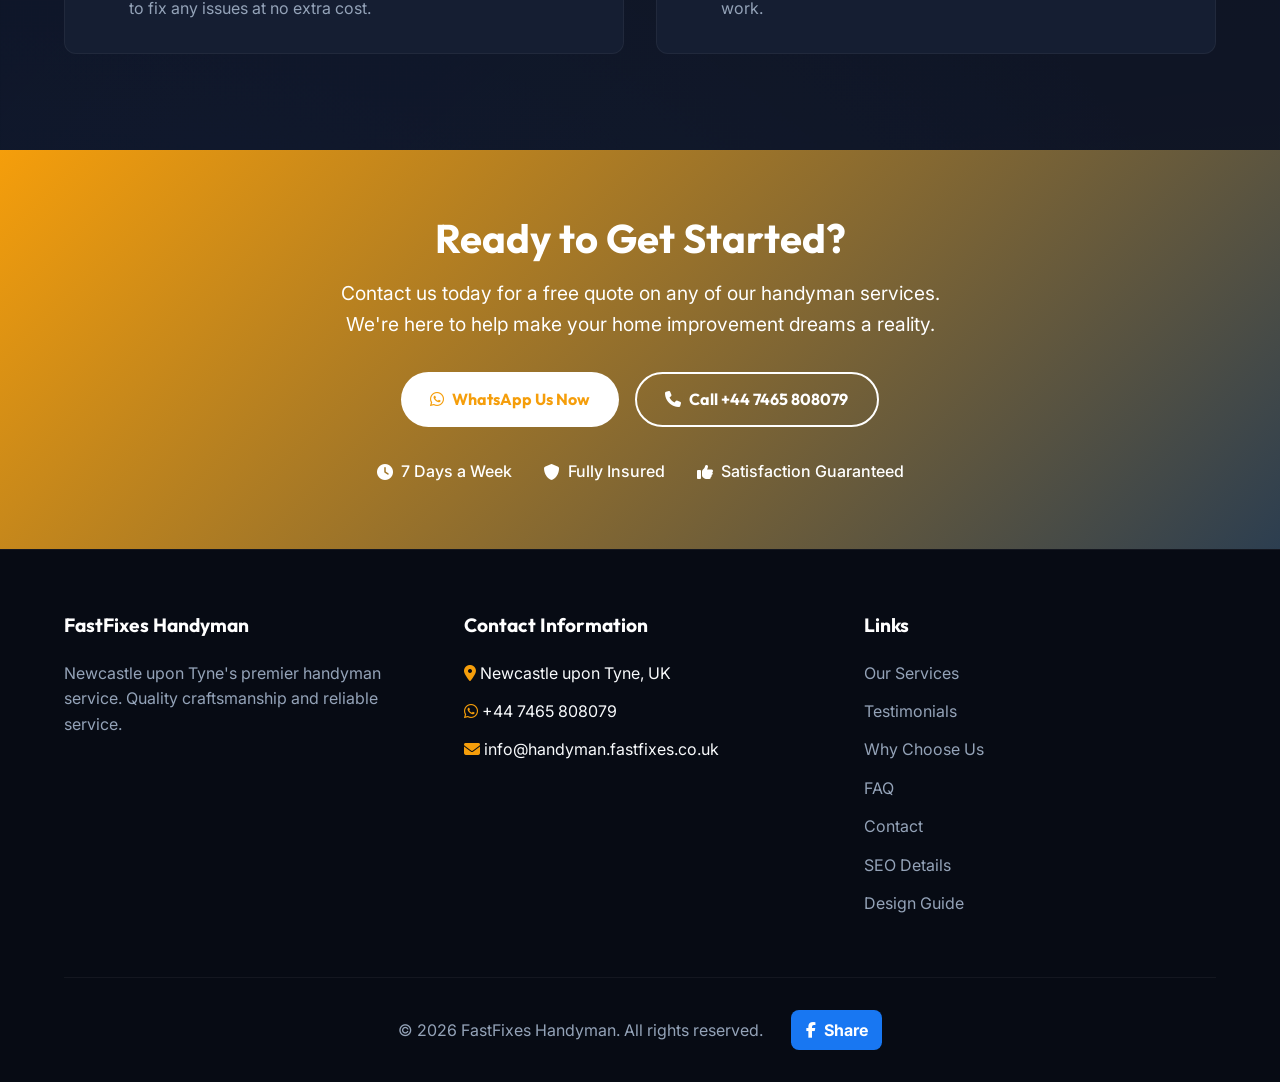
==== commit f34db4ce: "Update index.html" ====
--- a/index.html
+++ b/index.html
@@ -4,9 +4,9 @@
     <meta charset="UTF-8">
     <meta name="viewport" content="width=device-width, initial-scale=1.0">
     <meta name="robots" content="follow, index, max-snippet:-1, max-video-preview:-1, max-image-preview:large"/>
-    <title>Handyman Services | Newcastle upon Tyne</title>
+    <title>Expert Handyman & Home Repairs Newcastle | FastFixes</title>
     <link rel="icon" href="assets/favicon.jpg" type="image/jpeg">
-    <meta name="description" content="Top-rated professional handyman services in Newcastle upon Tyne. From flooring installation to plumbing, electrical work, TV wall mounting, and general cleaning.">
+    <meta name="description" content="From furniture assembly & TV mounting to plumbing & electrical fixes in Newcastle. Quick response, premium quality & fully insured. Message us on WhatsApp!.">
     <meta name="keywords" content="handyman newcastle upon tyne, plumber newcastle, electrician newcastle, flooring installation, furniture repair, TV wall mounting newcastle, carpentry newcastle, furniture repair, furniture assembly">
     <meta name="author" content="FastFixes Handyman">
     <meta name="geo.region" content="GB-NNY">
@@ -19,7 +19,7 @@
     <meta property="og:url" content="https://handyman.fastfixes.co.uk/">
     <meta property="og:title" content="Handyman Services | Newcastle upon Tyne">
     <meta property="og:description" content="Top-rated professional handyman services in Newcastle upon Tyne. From flooring installation to plumbing, electrical work, TV wall mounting, and general cleaning.!">
-    <meta property="og:image" content="https://handyman.fastfixes.co.uk/assets/handyman_fastfixes_1.png">
+    <meta property="og:image" content="https://handyman.fastfixes.co.uk/assets/Fastfixes-handyman11.png">
     <meta property="og:image:alt" content="FastFixes Handyman - Home repair services in Newcastle and Gateshead ">
     <meta property="og:locale" content="en_GB">
     <meta property="og:site_name" content="FastFixes Handyman">
@@ -29,7 +29,7 @@
     <meta name="twitter:url" content="https://handyman.fastfixes.co.uk/">
     <meta name="twitter:title" content="Handyman Services | Newcastle upon Tyne">
     <meta name="twitter:description" content="Top-rated professional handyman services in Newcastle upon Tyne. From flooring installation to plumbing, electrical work, TV wall mounting, and general cleaning.">
-    <meta name="twitter:image" content="https://handyman.fastfixes.co.uk/assets/handyman_fastfixes_1.png">
+    <meta name="twitter:image" content="https://handyman.fastfixes.co.uk/assets/Fastfixes-handyman11.png">
     <meta name="twitter:image:alt" content="FastFixes Handyman - Professional home repair services in Newcastle">
     
     <!-- Canonical URL -->
